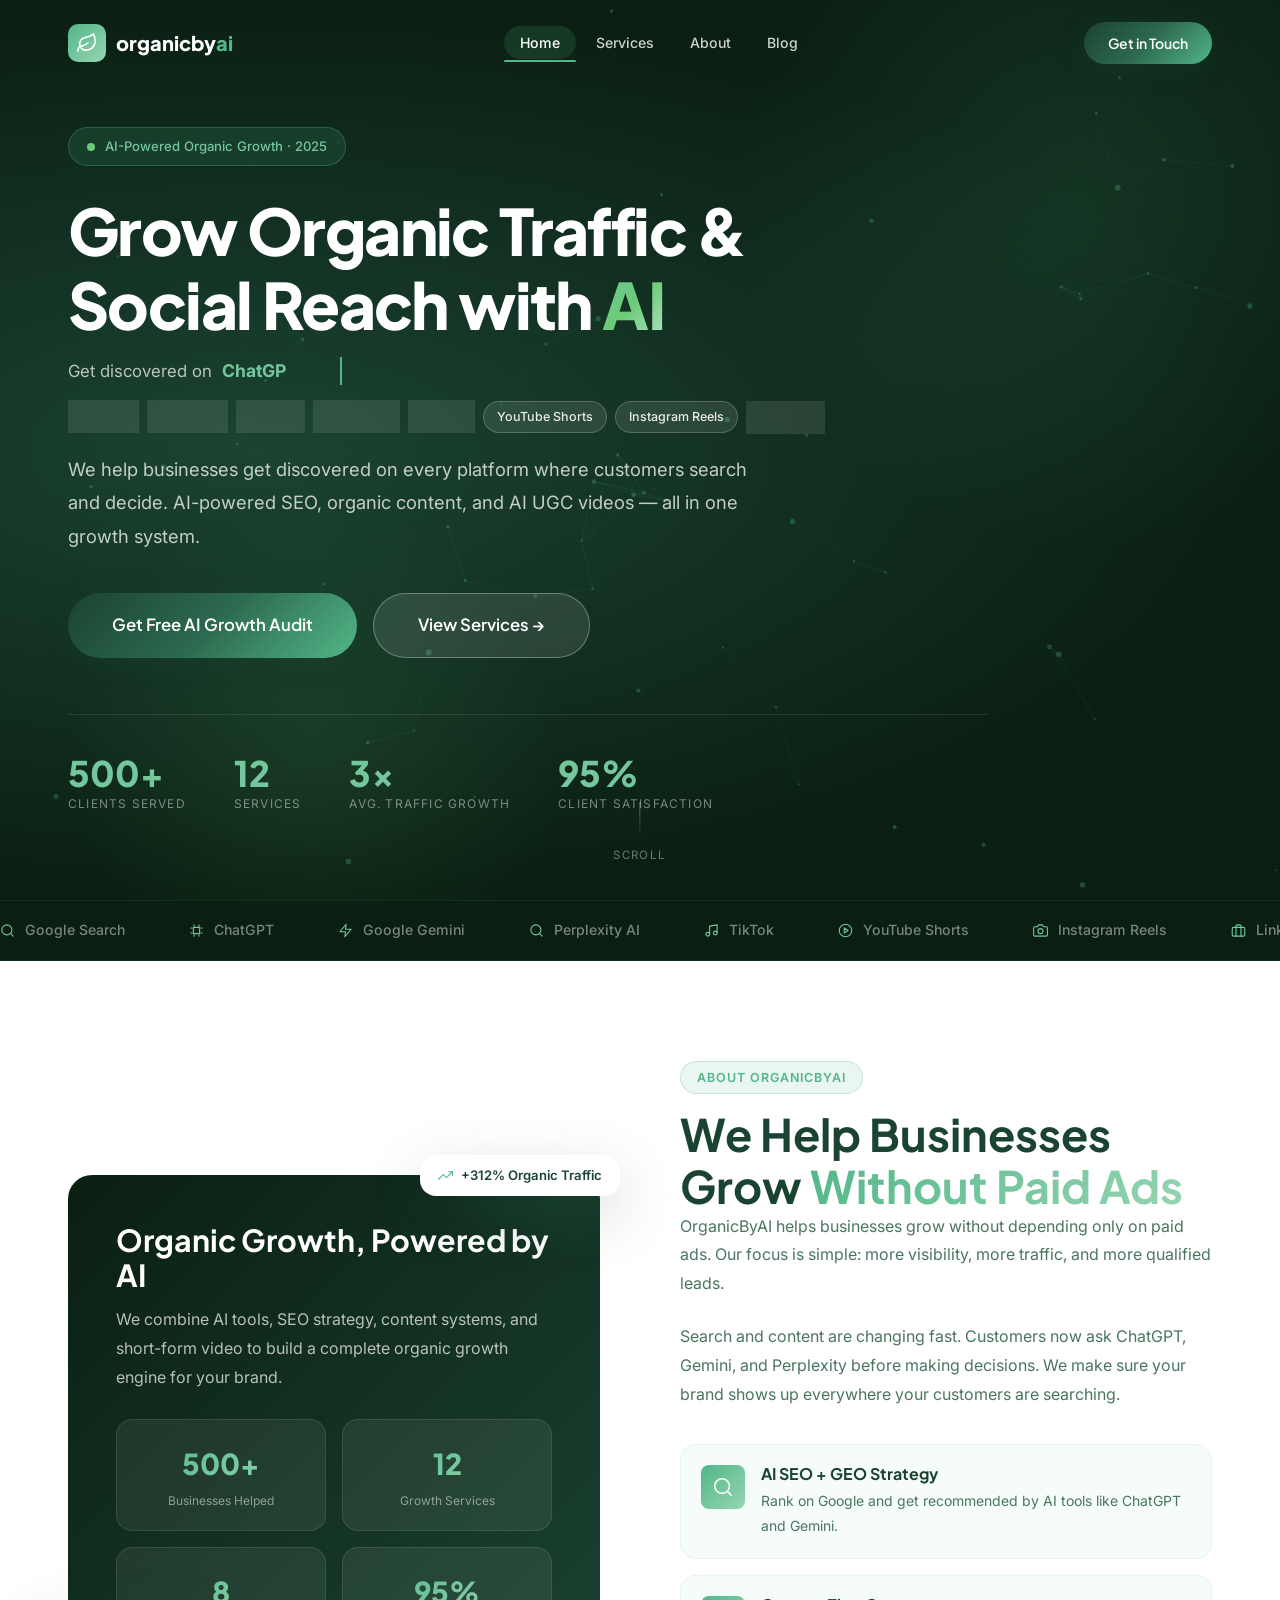
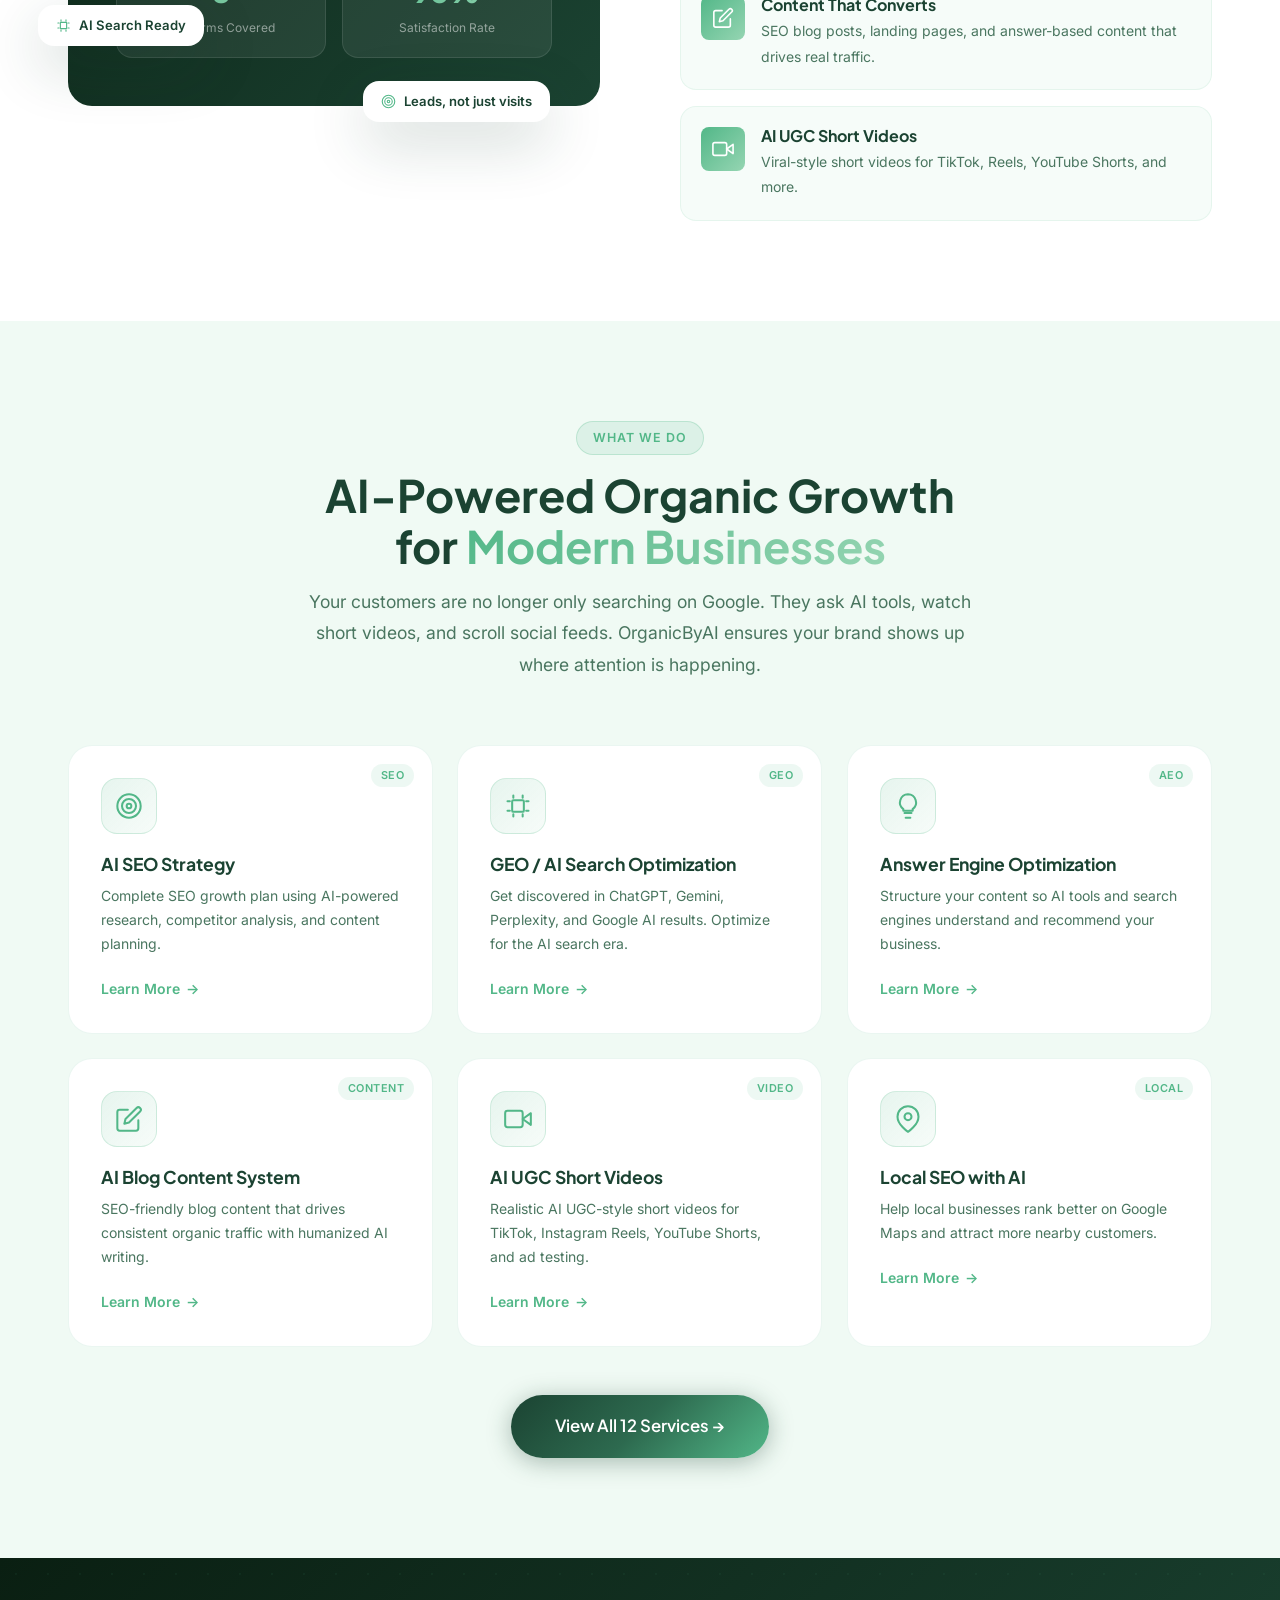
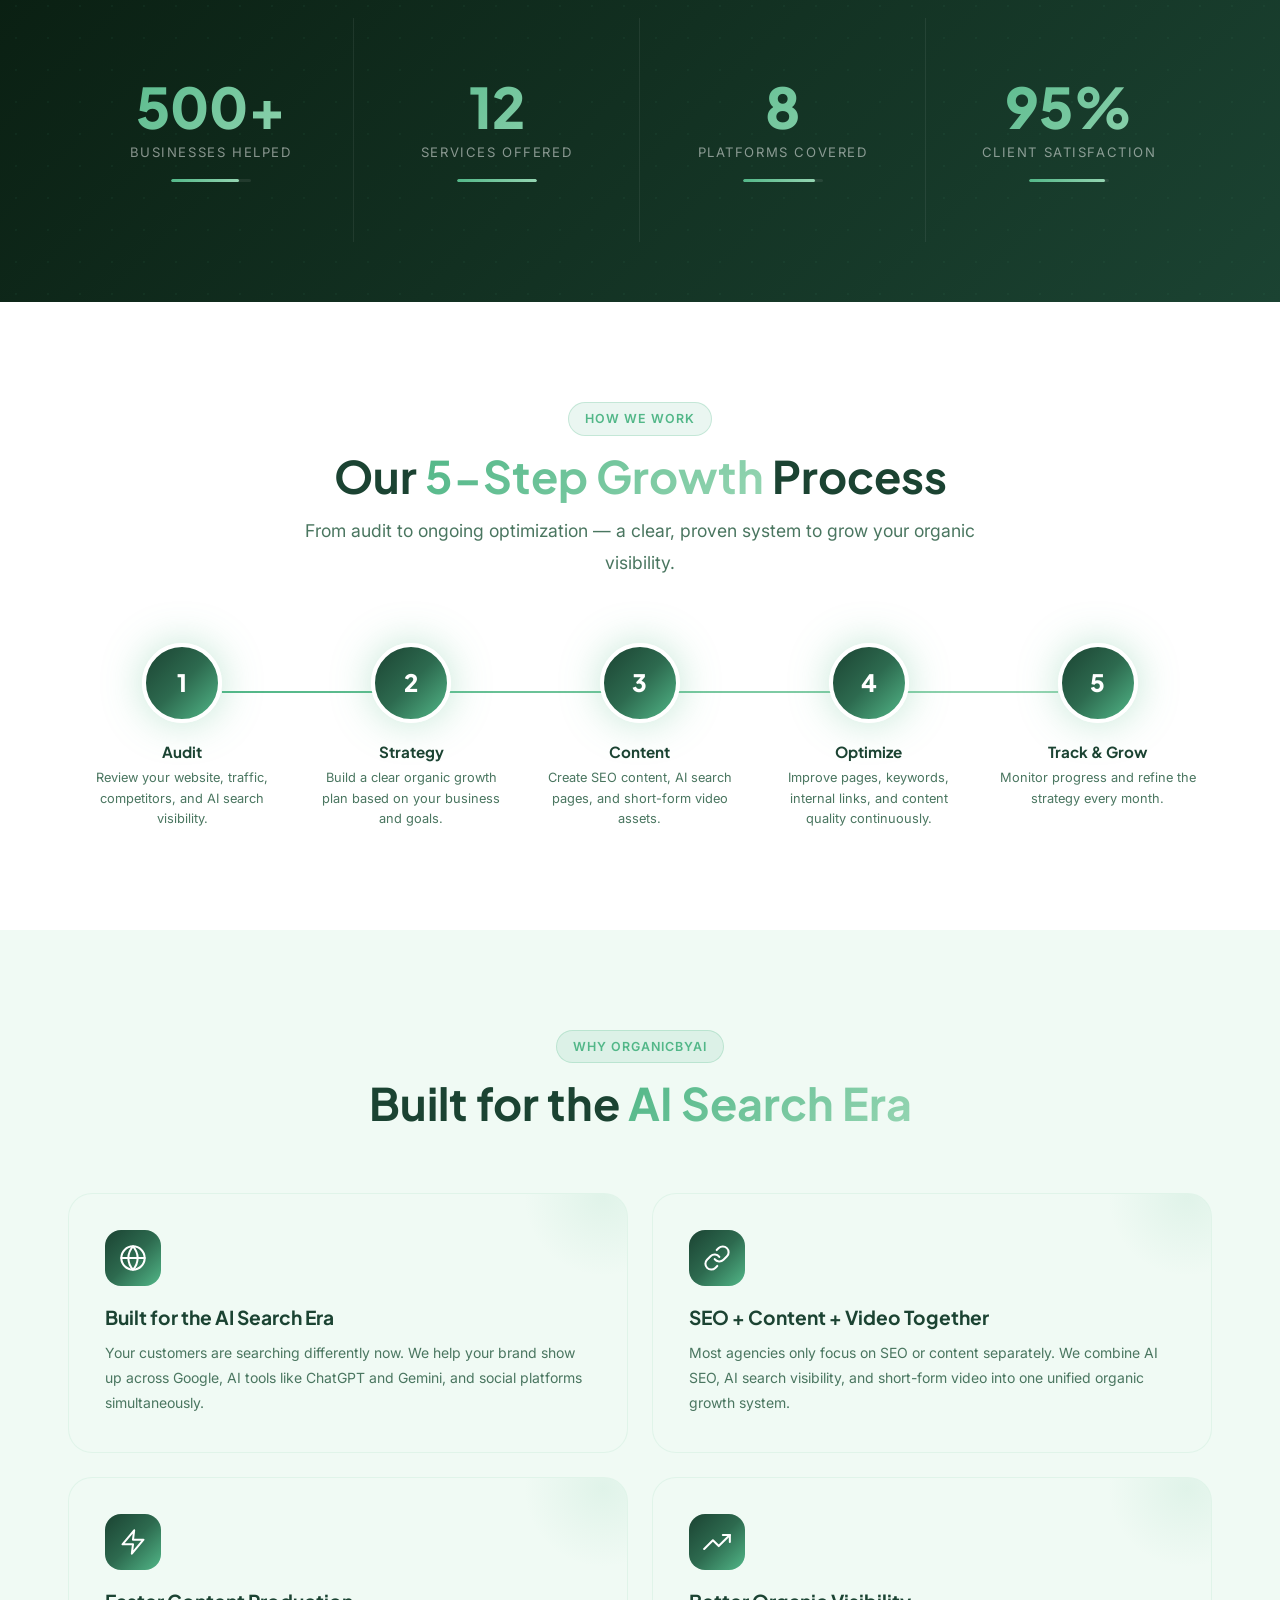
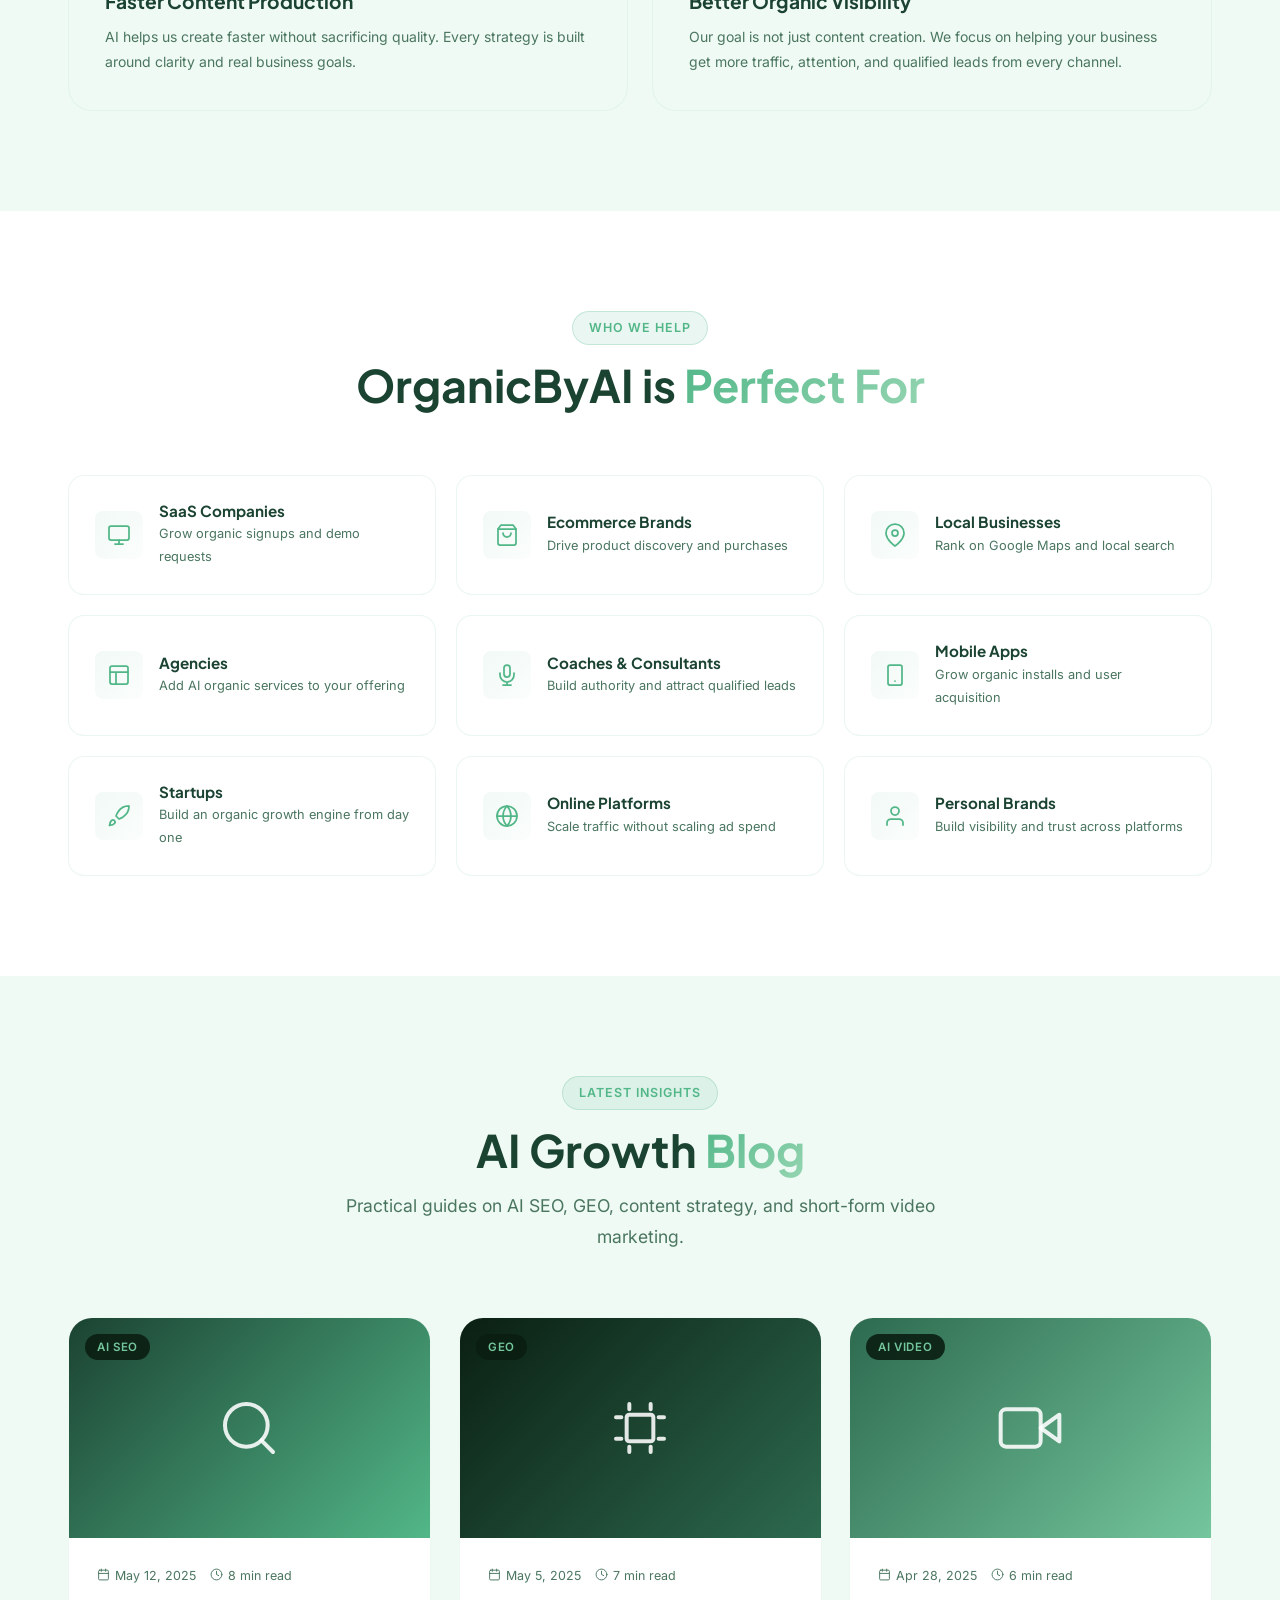
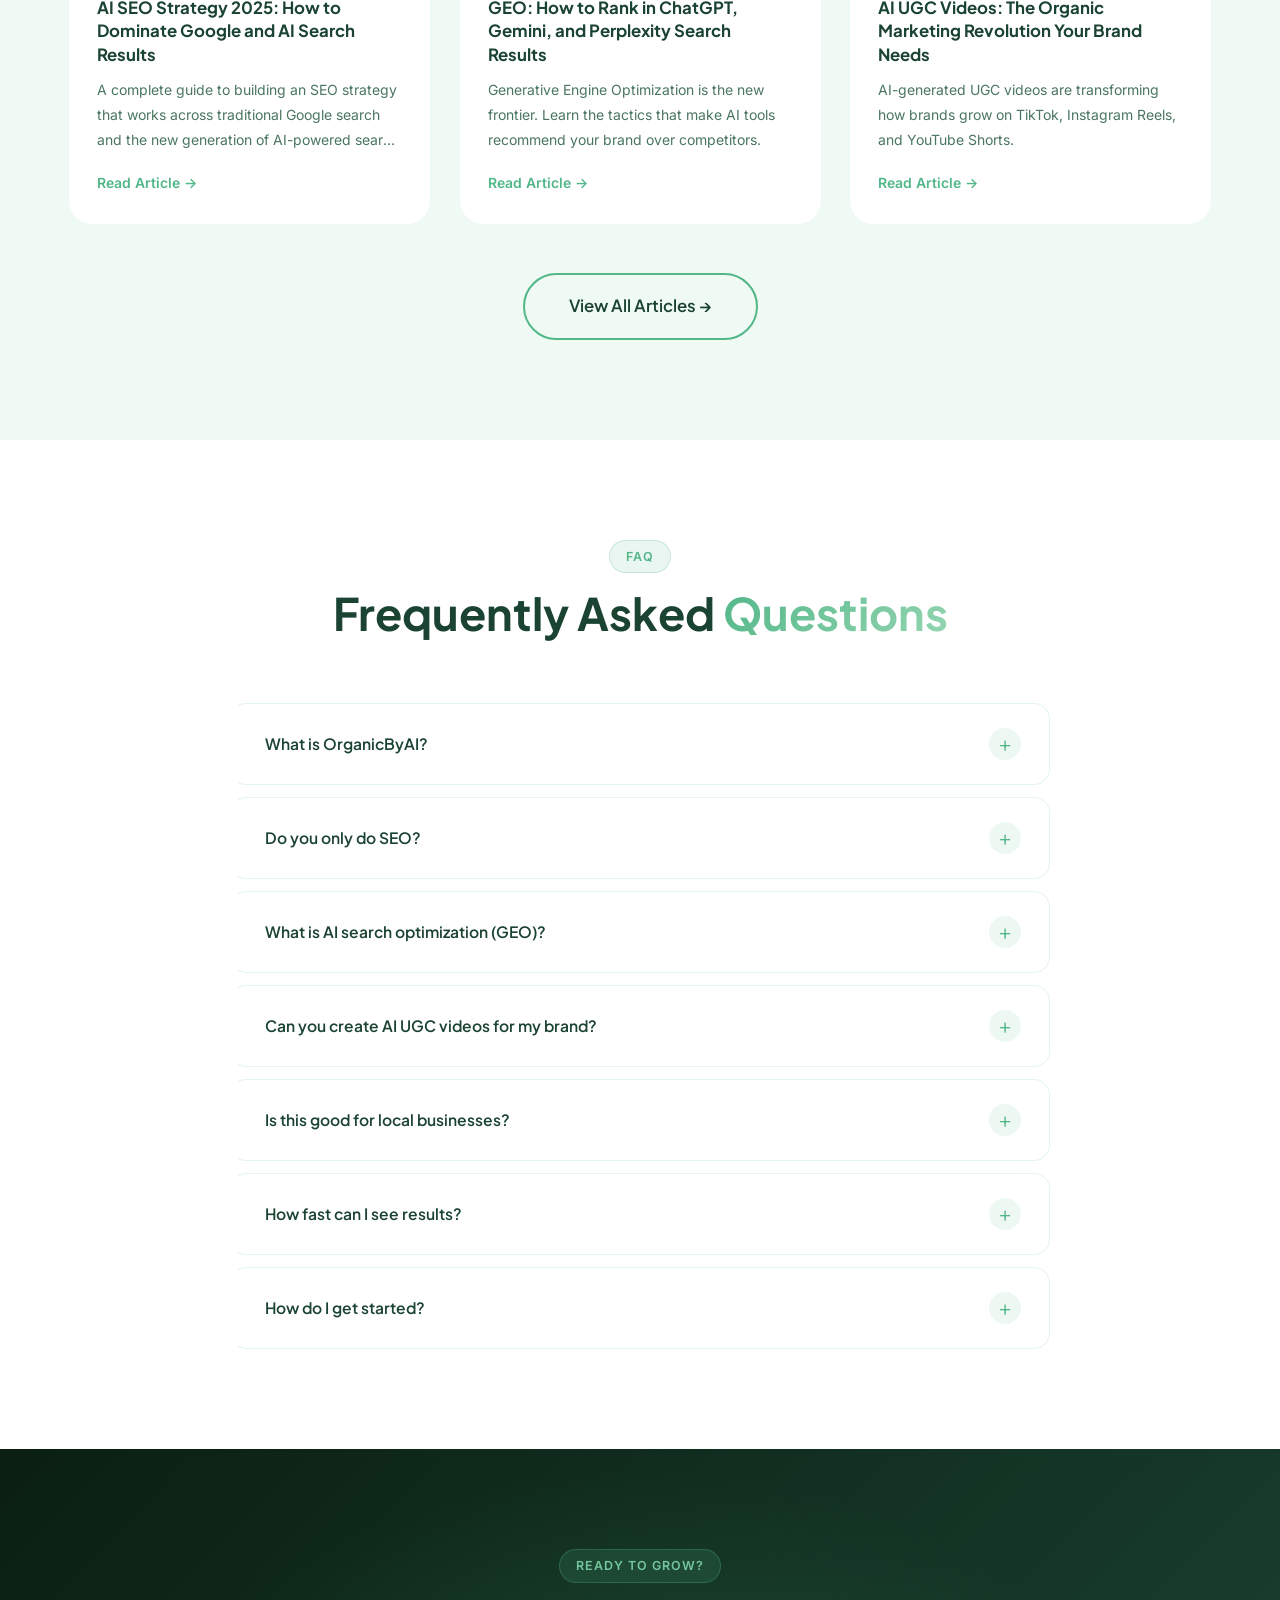
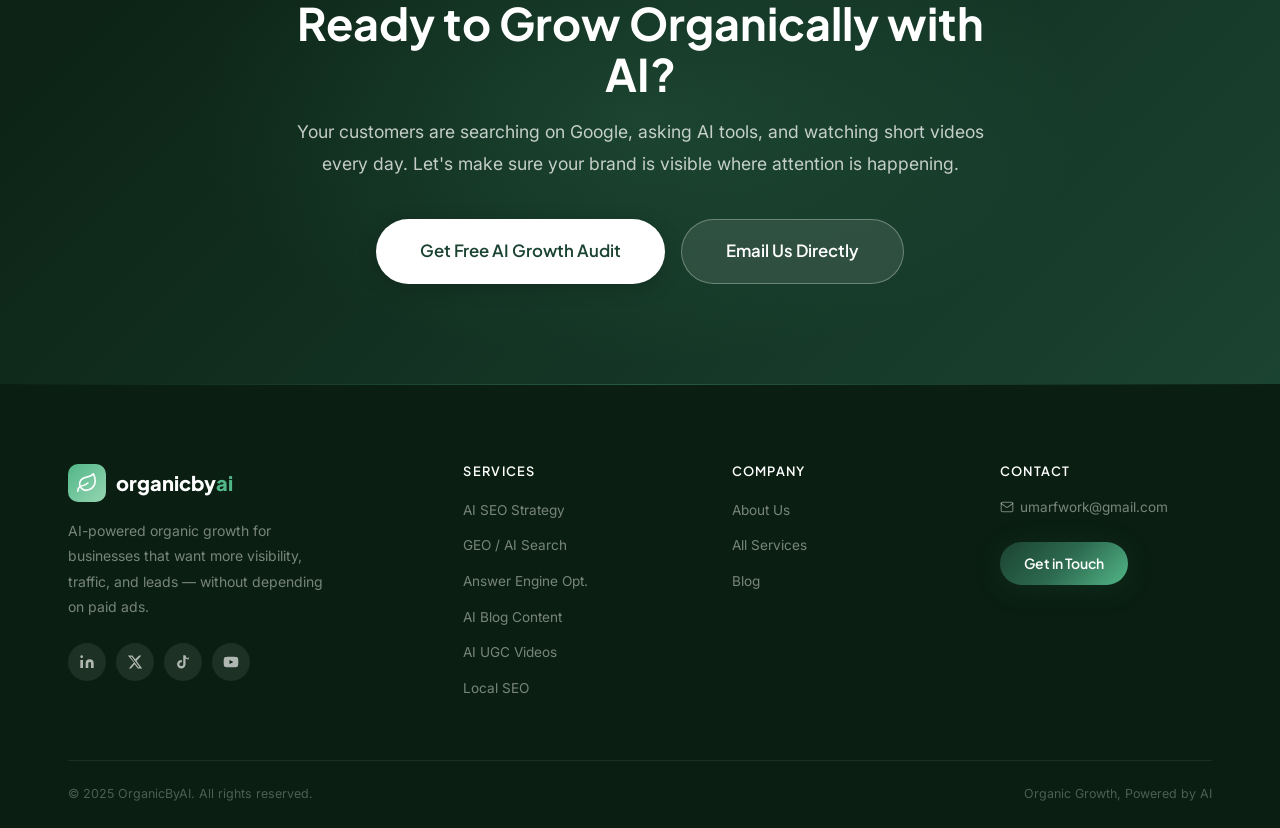
==== index.html @ 75fa7516 "Initial commit: OrganicByAI static website 10-page AI organic growth agency site with AI SEO, GEO, U" ====
<!DOCTYPE html>
<html lang="en">
<head>
  <meta charset="UTF-8">
  <meta name="viewport" content="width=device-width,initial-scale=1">
  <title>OrganicByAI — Grow Organic Traffic with AI-Powered SEO &amp; Content</title>
  <meta name="description" content="OrganicByAI helps businesses grow on Google, ChatGPT, Gemini, TikTok, YouTube and LinkedIn through AI SEO, content strategy, and short-form video.">
  <link rel="stylesheet" href="assets/css/style.css">
</head>
<body>

<div id="nav-container"></div>

<!-- ===== HERO ===== -->
<section class="hero">
  <canvas id="heroCanvas"></canvas>
  <div class="hero-glow hero-glow-1"></div>
  <div class="hero-glow hero-glow-2"></div>

  <div class="container">
    <div class="hero-content">
      <div class="hero-badge">
        <span class="hero-badge-dot"></span>
        AI-Powered Organic Growth · 2025
      </div>

      <h1>Grow Organic Traffic &amp;<br>Social Reach with <span class="hl">AI</span></h1>

      <div class="hero-typing-row">
        <span class="typing-label">Get discovered on</span>
        <span class="typing-word" id="typingWord">Google</span>
      </div>

      <div class="platform-tags">
        <span class="platform-tag">Google</span>
        <span class="platform-tag">ChatGPT</span>
        <span class="platform-tag">Gemini</span>
        <span class="platform-tag">Perplexity</span>
        <span class="platform-tag">TikTok</span>
        <span class="platform-tag">YouTube Shorts</span>
        <span class="platform-tag">Instagram Reels</span>
        <span class="platform-tag">LinkedIn</span>
      </div>

      <p>We help businesses get discovered on every platform where customers search and decide. AI-powered SEO, organic content, and AI UGC videos — all in one growth system.</p>

      <div class="hero-ctas">
        <a href="mailto:umarfwork@gmail.com" class="btn btn-primary btn-lg">Get Free AI Growth Audit</a>
        <a href="services.html" class="btn btn-ghost btn-lg">View Services →</a>
      </div>

      <div class="hero-stats">
        <div class="h-stat-item">
          <div class="h-stat-num"><span data-count="500" data-suffix="+">0+</span></div>
          <div class="h-stat-label">Clients Served</div>
        </div>
        <div class="h-stat-item">
          <div class="h-stat-num"><span data-count="12">0</span></div>
          <div class="h-stat-label">Services</div>
        </div>
        <div class="h-stat-item">
          <div class="h-stat-num"><span data-count="3" data-suffix="x">0x</span></div>
          <div class="h-stat-label">Avg. Traffic Growth</div>
        </div>
        <div class="h-stat-item">
          <div class="h-stat-num"><span data-count="95" data-suffix="%">0%</span></div>
          <div class="h-stat-label">Client Satisfaction</div>
        </div>
      </div>
    </div>
  </div>

  <div class="hero-scroll">
    <div class="scroll-line"></div>
    <span>Scroll</span>
  </div>
</section>

<!-- ===== PLATFORMS TICKER ===== -->
<div class="ticker-bar">
  <div class="ticker-track">
    <div class="ticker-item"><svg viewBox="0 0 24 24" fill="none" stroke="currentColor" stroke-width="1.75" stroke-linecap="round" stroke-linejoin="round"><circle cx="11" cy="11" r="8"/><line x1="21" y1="21" x2="16.65" y2="16.65"/></svg> Google Search</div>
    <div class="ticker-item"><svg viewBox="0 0 24 24" fill="none" stroke="currentColor" stroke-width="1.75" stroke-linecap="round" stroke-linejoin="round"><rect x="7" y="7" width="10" height="10" rx="1"/><path d="M16 3v2M8 3v2M16 19v2M8 19v2M3 8h2M3 16h2M19 8h2M19 16h2"/></svg> ChatGPT</div>
    <div class="ticker-item"><svg viewBox="0 0 24 24" fill="none" stroke="currentColor" stroke-width="1.75" stroke-linecap="round" stroke-linejoin="round"><polygon points="13 2 3 14 12 14 11 22 21 10 12 10 13 2"/></svg> Google Gemini</div>
    <div class="ticker-item"><svg viewBox="0 0 24 24" fill="none" stroke="currentColor" stroke-width="1.75" stroke-linecap="round" stroke-linejoin="round"><circle cx="11" cy="11" r="8"/><line x1="21" y1="21" x2="16.65" y2="16.65"/></svg> Perplexity AI</div>
    <div class="ticker-item"><svg viewBox="0 0 24 24" fill="none" stroke="currentColor" stroke-width="1.75" stroke-linecap="round" stroke-linejoin="round"><path d="M9 18V5l12-2v13"/><circle cx="6" cy="18" r="3"/><circle cx="18" cy="16" r="3"/></svg> TikTok</div>
    <div class="ticker-item"><svg viewBox="0 0 24 24" fill="none" stroke="currentColor" stroke-width="1.75" stroke-linecap="round" stroke-linejoin="round"><circle cx="12" cy="12" r="10"/><polygon points="10 8 16 12 10 16 10 8"/></svg> YouTube Shorts</div>
    <div class="ticker-item"><svg viewBox="0 0 24 24" fill="none" stroke="currentColor" stroke-width="1.75" stroke-linecap="round" stroke-linejoin="round"><path d="M23 19a2 2 0 0 1-2 2H3a2 2 0 0 1-2-2V8a2 2 0 0 1 2-2h4l2-3h6l2 3h4a2 2 0 0 1 2 2z"/><circle cx="12" cy="13" r="4"/></svg> Instagram Reels</div>
    <div class="ticker-item"><svg viewBox="0 0 24 24" fill="none" stroke="currentColor" stroke-width="1.75" stroke-linecap="round" stroke-linejoin="round"><rect x="2" y="7" width="20" height="14" rx="2"/><path d="M16 21V5a2 2 0 0 0-2-2h-4a2 2 0 0 0-2 2v16"/></svg> LinkedIn</div>
    <div class="ticker-item"><svg viewBox="0 0 24 24" fill="none" stroke="currentColor" stroke-width="1.75" stroke-linecap="round" stroke-linejoin="round"><circle cx="12" cy="12" r="10"/><polygon points="10 8 16 12 10 16 10 8"/></svg> Facebook Reels</div>
    <div class="ticker-item"><svg viewBox="0 0 24 24" fill="none" stroke="currentColor" stroke-width="1.75" stroke-linecap="round" stroke-linejoin="round"><rect x="7" y="7" width="10" height="10" rx="1"/><path d="M16 3v2M8 3v2M16 19v2M8 19v2M3 8h2M3 16h2M19 8h2M19 16h2"/></svg> Microsoft Copilot</div>
    <div class="ticker-item"><svg viewBox="0 0 24 24" fill="none" stroke="currentColor" stroke-width="1.75" stroke-linecap="round" stroke-linejoin="round"><circle cx="11" cy="11" r="8"/><line x1="21" y1="21" x2="16.65" y2="16.65"/></svg> Google Search</div>
    <div class="ticker-item"><svg viewBox="0 0 24 24" fill="none" stroke="currentColor" stroke-width="1.75" stroke-linecap="round" stroke-linejoin="round"><rect x="7" y="7" width="10" height="10" rx="1"/><path d="M16 3v2M8 3v2M16 19v2M8 19v2M3 8h2M3 16h2M19 8h2M19 16h2"/></svg> ChatGPT</div>
    <div class="ticker-item"><svg viewBox="0 0 24 24" fill="none" stroke="currentColor" stroke-width="1.75" stroke-linecap="round" stroke-linejoin="round"><polygon points="13 2 3 14 12 14 11 22 21 10 12 10 13 2"/></svg> Google Gemini</div>
    <div class="ticker-item"><svg viewBox="0 0 24 24" fill="none" stroke="currentColor" stroke-width="1.75" stroke-linecap="round" stroke-linejoin="round"><circle cx="11" cy="11" r="8"/><line x1="21" y1="21" x2="16.65" y2="16.65"/></svg> Perplexity AI</div>
    <div class="ticker-item"><svg viewBox="0 0 24 24" fill="none" stroke="currentColor" stroke-width="1.75" stroke-linecap="round" stroke-linejoin="round"><path d="M9 18V5l12-2v13"/><circle cx="6" cy="18" r="3"/><circle cx="18" cy="16" r="3"/></svg> TikTok</div>
    <div class="ticker-item"><svg viewBox="0 0 24 24" fill="none" stroke="currentColor" stroke-width="1.75" stroke-linecap="round" stroke-linejoin="round"><circle cx="12" cy="12" r="10"/><polygon points="10 8 16 12 10 16 10 8"/></svg> YouTube Shorts</div>
    <div class="ticker-item"><svg viewBox="0 0 24 24" fill="none" stroke="currentColor" stroke-width="1.75" stroke-linecap="round" stroke-linejoin="round"><path d="M23 19a2 2 0 0 1-2 2H3a2 2 0 0 1-2-2V8a2 2 0 0 1 2-2h4l2-3h6l2 3h4a2 2 0 0 1 2 2z"/><circle cx="12" cy="13" r="4"/></svg> Instagram Reels</div>
    <div class="ticker-item"><svg viewBox="0 0 24 24" fill="none" stroke="currentColor" stroke-width="1.75" stroke-linecap="round" stroke-linejoin="round"><rect x="2" y="7" width="20" height="14" rx="2"/><path d="M16 21V5a2 2 0 0 0-2-2h-4a2 2 0 0 0-2 2v16"/></svg> LinkedIn</div>
    <div class="ticker-item"><svg viewBox="0 0 24 24" fill="none" stroke="currentColor" stroke-width="1.75" stroke-linecap="round" stroke-linejoin="round"><circle cx="12" cy="12" r="10"/><polygon points="10 8 16 12 10 16 10 8"/></svg> Facebook Reels</div>
    <div class="ticker-item"><svg viewBox="0 0 24 24" fill="none" stroke="currentColor" stroke-width="1.75" stroke-linecap="round" stroke-linejoin="round"><rect x="7" y="7" width="10" height="10" rx="1"/><path d="M16 3v2M8 3v2M16 19v2M8 19v2M3 8h2M3 16h2M19 8h2M19 16h2"/></svg> Microsoft Copilot</div>
  </div>
</div>

<!-- ===== ABOUT ===== -->
<section class="section bg-white" id="about">
  <div class="container">
    <div class="about-grid">
      <div class="about-visual reveal-left">
        <div class="about-card-main">
          <h3>Organic Growth, Powered by AI</h3>
          <p>We combine AI tools, SEO strategy, content systems, and short-form video to build a complete organic growth engine for your brand.</p>
          <div class="about-mini-stats">
            <div class="mini-stat"><div class="mini-stat-num" data-count="500" data-suffix="+">0+</div><div class="mini-stat-label">Businesses Helped</div></div>
            <div class="mini-stat"><div class="mini-stat-num" data-count="12">0</div><div class="mini-stat-label">Growth Services</div></div>
            <div class="mini-stat"><div class="mini-stat-num" data-count="8">0</div><div class="mini-stat-label">Platforms Covered</div></div>
            <div class="mini-stat"><div class="mini-stat-num" data-count="95" data-suffix="%">0%</div><div class="mini-stat-label">Satisfaction Rate</div></div>
          </div>
        </div>
        <div class="float-badge float-badge-1"><svg viewBox="0 0 24 24" fill="none" stroke="currentColor" stroke-width="1.75" stroke-linecap="round" stroke-linejoin="round"><polyline points="23 6 13.5 15.5 8.5 10.5 1 18"/><polyline points="17 6 23 6 23 12"/></svg> +312% Organic Traffic</div>
        <div class="float-badge float-badge-2"><svg viewBox="0 0 24 24" fill="none" stroke="currentColor" stroke-width="1.75" stroke-linecap="round" stroke-linejoin="round"><rect x="7" y="7" width="10" height="10" rx="1"/><path d="M16 3v2M8 3v2M16 19v2M8 19v2M3 8h2M3 16h2M19 8h2M19 16h2"/></svg> AI Search Ready</div>
        <div class="float-badge float-badge-3"><svg viewBox="0 0 24 24" fill="none" stroke="currentColor" stroke-width="1.75" stroke-linecap="round" stroke-linejoin="round"><circle cx="12" cy="12" r="10"/><circle cx="12" cy="12" r="6"/><circle cx="12" cy="12" r="2"/></svg> Leads, not just visits</div>
      </div>
      <div class="about-text reveal-right">
        <span class="section-label">About OrganicByAI</span>
        <h2>We Help Businesses Grow <span class="text-gradient">Without Paid Ads</span></h2>
        <p style="margin-bottom:24px">OrganicByAI helps businesses grow without depending only on paid ads. Our focus is simple: more visibility, more traffic, and more qualified leads.</p>
        <p style="margin-bottom:32px">Search and content are changing fast. Customers now ask ChatGPT, Gemini, and Perplexity before making decisions. We make sure your brand shows up everywhere your customers are searching.</p>
        <div class="about-features">
          <div class="about-feature">
            <div class="af-icon"><svg viewBox="0 0 24 24" fill="none" stroke="currentColor" stroke-width="1.75" stroke-linecap="round" stroke-linejoin="round"><circle cx="11" cy="11" r="8"/><line x1="21" y1="21" x2="16.65" y2="16.65"/></svg></div>
            <div><h4>AI SEO + GEO Strategy</h4><p>Rank on Google and get recommended by AI tools like ChatGPT and Gemini.</p></div>
          </div>
          <div class="about-feature">
            <div class="af-icon"><svg viewBox="0 0 24 24" fill="none" stroke="currentColor" stroke-width="1.75" stroke-linecap="round" stroke-linejoin="round"><path d="M11 4H4a2 2 0 0 0-2 2v14a2 2 0 0 0 2 2h14a2 2 0 0 0 2-2v-7"/><path d="M18.5 2.5a2.121 2.121 0 0 1 3 3L12 15l-4 1 1-4 9.5-9.5z"/></svg></div>
            <div><h4>Content That Converts</h4><p>SEO blog posts, landing pages, and answer-based content that drives real traffic.</p></div>
          </div>
          <div class="about-feature">
            <div class="af-icon"><svg viewBox="0 0 24 24" fill="none" stroke="currentColor" stroke-width="1.75" stroke-linecap="round" stroke-linejoin="round"><polygon points="23 7 16 12 23 17 23 7"/><rect x="1" y="5" width="15" height="14" rx="2"/></svg></div>
            <div><h4>AI UGC Short Videos</h4><p>Viral-style short videos for TikTok, Reels, YouTube Shorts, and more.</p></div>
          </div>
        </div>
      </div>
    </div>
  </div>
</section>

<!-- ===== SERVICES PREVIEW ===== -->
<section class="section bg-light">
  <div class="container">
    <div class="section-header reveal">
      <span class="section-label">What We Do</span>
      <h2>AI-Powered Organic Growth for <span class="text-gradient">Modern Businesses</span></h2>
      <p>Your customers are no longer only searching on Google. They ask AI tools, watch short videos, and scroll social feeds. OrganicByAI ensures your brand shows up where attention is happening.</p>
    </div>
    <div class="services-grid">
      <div class="service-card reveal d1">
        <span class="svc-tag">SEO</span>
        <div class="svc-icon"><svg viewBox="0 0 24 24" fill="none" stroke="currentColor" stroke-width="1.75" stroke-linecap="round" stroke-linejoin="round"><circle cx="12" cy="12" r="10"/><circle cx="12" cy="12" r="6"/><circle cx="12" cy="12" r="2"/></svg></div>
        <h3>AI SEO Strategy</h3><p>Complete SEO growth plan using AI-powered research, competitor analysis, and content planning.</p>
        <a href="services.html#ai-seo" class="svc-link">Learn More <span>→</span></a>
      </div>
      <div class="service-card reveal d2">
        <span class="svc-tag">GEO</span>
        <div class="svc-icon"><svg viewBox="0 0 24 24" fill="none" stroke="currentColor" stroke-width="1.75" stroke-linecap="round" stroke-linejoin="round"><rect x="7" y="7" width="10" height="10" rx="1"/><path d="M16 3v2M8 3v2M16 19v2M8 19v2M3 8h2M3 16h2M19 8h2M19 16h2"/></svg></div>
        <h3>GEO / AI Search Optimization</h3><p>Get discovered in ChatGPT, Gemini, Perplexity, and Google AI results. Optimize for the AI search era.</p>
        <a href="services.html#geo" class="svc-link">Learn More <span>→</span></a>
      </div>
      <div class="service-card reveal d3">
        <span class="svc-tag">AEO</span>
        <div class="svc-icon"><svg viewBox="0 0 24 24" fill="none" stroke="currentColor" stroke-width="1.75" stroke-linecap="round" stroke-linejoin="round"><path d="M9 18h6M10 22h4M12 2a7 7 0 0 0-4 12.65V16h8v-1.35A7 7 0 0 0 12 2z"/></svg></div>
        <h3>Answer Engine Optimization</h3><p>Structure your content so AI tools and search engines understand and recommend your business.</p>
        <a href="services.html#aeo" class="svc-link">Learn More <span>→</span></a>
      </div>
      <div class="service-card reveal d1">
        <span class="svc-tag">Content</span>
        <div class="svc-icon"><svg viewBox="0 0 24 24" fill="none" stroke="currentColor" stroke-width="1.75" stroke-linecap="round" stroke-linejoin="round"><path d="M11 4H4a2 2 0 0 0-2 2v14a2 2 0 0 0 2 2h14a2 2 0 0 0 2-2v-7"/><path d="M18.5 2.5a2.121 2.121 0 0 1 3 3L12 15l-4 1 1-4 9.5-9.5z"/></svg></div>
        <h3>AI Blog Content System</h3><p>SEO-friendly blog content that drives consistent organic traffic with humanized AI writing.</p>
        <a href="services.html#blog-content" class="svc-link">Learn More <span>→</span></a>
      </div>
      <div class="service-card reveal d2">
        <span class="svc-tag">Video</span>
        <div class="svc-icon"><svg viewBox="0 0 24 24" fill="none" stroke="currentColor" stroke-width="1.75" stroke-linecap="round" stroke-linejoin="round"><polygon points="23 7 16 12 23 17 23 7"/><rect x="1" y="5" width="15" height="14" rx="2"/></svg></div>
        <h3>AI UGC Short Videos</h3><p>Realistic AI UGC-style short videos for TikTok, Instagram Reels, YouTube Shorts, and ad testing.</p>
        <a href="services.html#ugc-videos" class="svc-link">Learn More <span>→</span></a>
      </div>
      <div class="service-card reveal d3">
        <span class="svc-tag">Local</span>
        <div class="svc-icon"><svg viewBox="0 0 24 24" fill="none" stroke="currentColor" stroke-width="1.75" stroke-linecap="round" stroke-linejoin="round"><path d="M21 10c0 7-9 13-9 13s-9-6-9-13a9 9 0 0 1 18 0z"/><circle cx="12" cy="10" r="3"/></svg></div>
        <h3>Local SEO with AI</h3><p>Help local businesses rank better on Google Maps and attract more nearby customers.</p>
        <a href="services.html#local-seo" class="svc-link">Learn More <span>→</span></a>
      </div>
    </div>
    <div class="text-center" style="margin-top:48px">
      <a href="services.html" class="btn btn-primary btn-lg">View All 12 Services →</a>
    </div>
  </div>
</section>

<!-- ===== STATS ===== -->
<section class="stats-section section-sm">
  <div class="container">
    <div class="stats-grid">
      <div class="stat-item reveal"><div class="stat-num" data-count="500" data-suffix="+">0+</div><div class="stat-label">Businesses Helped</div><div class="stat-bar"><div class="stat-bar-fill" data-width="85"></div></div></div>
      <div class="stat-item reveal d2"><div class="stat-num" data-count="12">0</div><div class="stat-label">Services Offered</div><div class="stat-bar"><div class="stat-bar-fill" data-width="100"></div></div></div>
      <div class="stat-item reveal d3"><div class="stat-num" data-count="8">0</div><div class="stat-label">Platforms Covered</div><div class="stat-bar"><div class="stat-bar-fill" data-width="90"></div></div></div>
      <div class="stat-item reveal d4"><div class="stat-num" data-count="95" data-suffix="%">0%</div><div class="stat-label">Client Satisfaction</div><div class="stat-bar"><div class="stat-bar-fill" data-width="95"></div></div></div>
    </div>
  </div>
</section>

<!-- ===== PROCESS ===== -->
<section class="section bg-white" id="process">
  <div class="container">
    <div class="section-header reveal">
      <span class="section-label">How We Work</span>
      <h2>Our <span class="text-gradient">5-Step Growth</span> Process</h2>
      <p>From audit to ongoing optimization — a clear, proven system to grow your organic visibility.</p>
    </div>
    <div class="process-wrap">
      <div class="process-line"></div>
      <div class="process-steps">
        <div class="process-step reveal d1"><div class="step-num">1</div><h4>Audit</h4><p>Review your website, traffic, competitors, and AI search visibility.</p></div>
        <div class="process-step reveal d2"><div class="step-num">2</div><h4>Strategy</h4><p>Build a clear organic growth plan based on your business and goals.</p></div>
        <div class="process-step reveal d3"><div class="step-num">3</div><h4>Content</h4><p>Create SEO content, AI search pages, and short-form video assets.</p></div>
        <div class="process-step reveal d4"><div class="step-num">4</div><h4>Optimize</h4><p>Improve pages, keywords, internal links, and content quality continuously.</p></div>
        <div class="process-step reveal d5"><div class="step-num">5</div><h4>Track &amp; Grow</h4><p>Monitor progress and refine the strategy every month.</p></div>
      </div>
    </div>
  </div>
</section>

<!-- ===== WHY US ===== -->
<section class="section bg-light">
  <div class="container">
    <div class="section-header reveal"><span class="section-label">Why OrganicByAI</span><h2>Built for the <span class="text-gradient">AI Search Era</span></h2></div>
    <div class="why-grid">
      <div class="why-card reveal d1">
        <div class="why-icon"><svg viewBox="0 0 24 24" fill="none" stroke="currentColor" stroke-width="1.75" stroke-linecap="round" stroke-linejoin="round"><circle cx="12" cy="12" r="10"/><line x1="2" y1="12" x2="22" y2="12"/><path d="M12 2a15.3 15.3 0 0 1 4 10 15.3 15.3 0 0 1-4 10 15.3 15.3 0 0 1-4-10 15.3 15.3 0 0 1 4-10z"/></svg></div>
        <h3>Built for the AI Search Era</h3>
        <p>Your customers are searching differently now. We help your brand show up across Google, AI tools like ChatGPT and Gemini, and social platforms simultaneously.</p>
      </div>
      <div class="why-card reveal d2">
        <div class="why-icon"><svg viewBox="0 0 24 24" fill="none" stroke="currentColor" stroke-width="1.75" stroke-linecap="round" stroke-linejoin="round"><path d="M10 13a5 5 0 0 0 7.54.54l3-3a5 5 0 0 0-7.07-7.07l-1.72 1.71"/><path d="M14 11a5 5 0 0 0-7.54-.54l-3 3a5 5 0 0 0 7.07 7.07l1.71-1.71"/></svg></div>
        <h3>SEO + Content + Video Together</h3>
        <p>Most agencies only focus on SEO or content separately. We combine AI SEO, AI search visibility, and short-form video into one unified organic growth system.</p>
      </div>
      <div class="why-card reveal d3">
        <div class="why-icon"><svg viewBox="0 0 24 24" fill="none" stroke="currentColor" stroke-width="1.75" stroke-linecap="round" stroke-linejoin="round"><polygon points="13 2 3 14 12 14 11 22 21 10 12 10 13 2"/></svg></div>
        <h3>Faster Content Production</h3>
        <p>AI helps us create faster without sacrificing quality. Every strategy is built around clarity and real business goals.</p>
      </div>
      <div class="why-card reveal d4">
        <div class="why-icon"><svg viewBox="0 0 24 24" fill="none" stroke="currentColor" stroke-width="1.75" stroke-linecap="round" stroke-linejoin="round"><polyline points="23 6 13.5 15.5 8.5 10.5 1 18"/><polyline points="17 6 23 6 23 12"/></svg></div>
        <h3>Better Organic Visibility</h3>
        <p>Our goal is not just content creation. We focus on helping your business get more traffic, attention, and qualified leads from every channel.</p>
      </div>
    </div>
  </div>
</section>

<!-- ===== WHO WE HELP ===== -->
<section class="section bg-white">
  <div class="container">
    <div class="section-header reveal"><span class="section-label">Who We Help</span><h2>OrganicByAI is <span class="text-gradient">Perfect For</span></h2></div>
    <div class="who-grid">
      <div class="who-card reveal d1"><div class="who-icon"><svg viewBox="0 0 24 24" fill="none" stroke="currentColor" stroke-width="1.75" stroke-linecap="round" stroke-linejoin="round"><rect x="2" y="3" width="20" height="14" rx="2"/><line x1="8" y1="21" x2="16" y2="21"/><line x1="12" y1="17" x2="12" y2="21"/></svg></div><div><h4>SaaS Companies</h4><p>Grow organic signups and demo requests</p></div></div>
      <div class="who-card reveal d2"><div class="who-icon"><svg viewBox="0 0 24 24" fill="none" stroke="currentColor" stroke-width="1.75" stroke-linecap="round" stroke-linejoin="round"><path d="M6 2L3 6v14a2 2 0 0 0 2 2h14a2 2 0 0 0 2-2V6l-3-4z"/><line x1="3" y1="6" x2="21" y2="6"/><path d="M16 10a4 4 0 0 1-8 0"/></svg></div><div><h4>Ecommerce Brands</h4><p>Drive product discovery and purchases</p></div></div>
      <div class="who-card reveal d3"><div class="who-icon"><svg viewBox="0 0 24 24" fill="none" stroke="currentColor" stroke-width="1.75" stroke-linecap="round" stroke-linejoin="round"><path d="M21 10c0 7-9 13-9 13s-9-6-9-13a9 9 0 0 1 18 0z"/><circle cx="12" cy="10" r="3"/></svg></div><div><h4>Local Businesses</h4><p>Rank on Google Maps and local search</p></div></div>
      <div class="who-card reveal d1"><div class="who-icon"><svg viewBox="0 0 24 24" fill="none" stroke="currentColor" stroke-width="1.75" stroke-linecap="round" stroke-linejoin="round"><rect x="3" y="3" width="18" height="18" rx="2"/><path d="M3 9h18M9 21V9"/></svg></div><div><h4>Agencies</h4><p>Add AI organic services to your offering</p></div></div>
      <div class="who-card reveal d2"><div class="who-icon"><svg viewBox="0 0 24 24" fill="none" stroke="currentColor" stroke-width="1.75" stroke-linecap="round" stroke-linejoin="round"><path d="M12 2a3 3 0 0 0-3 3v6a3 3 0 0 0 6 0V5a3 3 0 0 0-3-3z"/><path d="M19 10v2a7 7 0 0 1-14 0v-2M12 19v3M8 22h8"/></svg></div><div><h4>Coaches &amp; Consultants</h4><p>Build authority and attract qualified leads</p></div></div>
      <div class="who-card reveal d3"><div class="who-icon"><svg viewBox="0 0 24 24" fill="none" stroke="currentColor" stroke-width="1.75" stroke-linecap="round" stroke-linejoin="round"><rect x="5" y="2" width="14" height="20" rx="2"/><line x1="12" y1="18" x2="12.01" y2="18"/></svg></div><div><h4>Mobile Apps</h4><p>Grow organic installs and user acquisition</p></div></div>
      <div class="who-card reveal d1"><div class="who-icon"><svg viewBox="0 0 24 24" fill="none" stroke="currentColor" stroke-width="1.75" stroke-linecap="round" stroke-linejoin="round"><path d="M4.5 16.5c-1.5 1.26-2 5-2 5s3.74-.5 5-2c.71-.84.7-2.13-.09-2.91a2.18 2.18 0 0 0-2.91-.09z"/><path d="M12 15l-3-3a22 22 0 0 1 2-3.95A12.88 12.88 0 0 1 22 2c0 2.72-.78 7.5-6 11a22.35 22.35 0 0 1-4 2z"/></svg></div><div><h4>Startups</h4><p>Build an organic growth engine from day one</p></div></div>
      <div class="who-card reveal d2"><div class="who-icon"><svg viewBox="0 0 24 24" fill="none" stroke="currentColor" stroke-width="1.75" stroke-linecap="round" stroke-linejoin="round"><circle cx="12" cy="12" r="10"/><line x1="2" y1="12" x2="22" y2="12"/><path d="M12 2a15.3 15.3 0 0 1 4 10 15.3 15.3 0 0 1-4 10 15.3 15.3 0 0 1-4-10 15.3 15.3 0 0 1 4-10z"/></svg></div><div><h4>Online Platforms</h4><p>Scale traffic without scaling ad spend</p></div></div>
      <div class="who-card reveal d3"><div class="who-icon"><svg viewBox="0 0 24 24" fill="none" stroke="currentColor" stroke-width="1.75" stroke-linecap="round" stroke-linejoin="round"><path d="M20 21v-2a4 4 0 0 0-4-4H8a4 4 0 0 0-4 4v2"/><circle cx="12" cy="7" r="4"/></svg></div><div><h4>Personal Brands</h4><p>Build visibility and trust across platforms</p></div></div>
    </div>
  </div>
</section>

<!-- ===== BLOG PREVIEW ===== -->
<section class="section bg-light">
  <div class="container">
    <div class="section-header reveal">
      <span class="section-label">Latest Insights</span>
      <h2>AI Growth <span class="text-gradient">Blog</span></h2>
      <p>Practical guides on AI SEO, GEO, content strategy, and short-form video marketing.</p>
    </div>
    <div class="blog-grid">
      <div class="blog-card reveal d1">
        <div class="blog-img">
          <div class="blog-img-bg" style="background:linear-gradient(135deg,#1B4332,#52B788)"><svg viewBox="0 0 24 24" fill="none" stroke="currentColor" stroke-width="1.5" stroke-linecap="round" stroke-linejoin="round"><circle cx="11" cy="11" r="8"/><line x1="21" y1="21" x2="16.65" y2="16.65"/></svg></div>
          <span class="blog-cat">AI SEO</span>
        </div>
        <div class="blog-body">
          <div class="blog-meta"><span><svg viewBox="0 0 24 24" fill="none" stroke="currentColor" stroke-width="1.75" stroke-linecap="round" stroke-linejoin="round"><rect x="3" y="4" width="18" height="18" rx="2"/><line x1="16" y1="2" x2="16" y2="6"/><line x1="8" y1="2" x2="8" y2="6"/><line x1="3" y1="10" x2="21" y2="10"/></svg>May 12, 2025</span><span><svg viewBox="0 0 24 24" fill="none" stroke="currentColor" stroke-width="1.75" stroke-linecap="round" stroke-linejoin="round"><circle cx="12" cy="12" r="10"/><polyline points="12 6 12 12 16 14"/></svg>8 min read</span></div>
          <h3>AI SEO Strategy 2025: How to Dominate Google and AI Search Results</h3>
          <p>A complete guide to building an SEO strategy that works across traditional Google search and the new generation of AI-powered search engines.</p>
          <a href="blog/ai-seo-2025.html" class="blog-more">Read Article →</a>
        </div>
      </div>
      <div class="blog-card reveal d2">
        <div class="blog-img">
          <div class="blog-img-bg" style="background:linear-gradient(135deg,#0A1F12,#2D6A4F)"><svg viewBox="0 0 24 24" fill="none" stroke="currentColor" stroke-width="1.5" stroke-linecap="round" stroke-linejoin="round"><rect x="7" y="7" width="10" height="10" rx="1"/><path d="M16 3v2M8 3v2M16 19v2M8 19v2M3 8h2M3 16h2M19 8h2M19 16h2"/></svg></div>
          <span class="blog-cat">GEO</span>
        </div>
        <div class="blog-body">
          <div class="blog-meta"><span><svg viewBox="0 0 24 24" fill="none" stroke="currentColor" stroke-width="1.75" stroke-linecap="round" stroke-linejoin="round"><rect x="3" y="4" width="18" height="18" rx="2"/><line x1="16" y1="2" x2="16" y2="6"/><line x1="8" y1="2" x2="8" y2="6"/><line x1="3" y1="10" x2="21" y2="10"/></svg>May 5, 2025</span><span><svg viewBox="0 0 24 24" fill="none" stroke="currentColor" stroke-width="1.75" stroke-linecap="round" stroke-linejoin="round"><circle cx="12" cy="12" r="10"/><polyline points="12 6 12 12 16 14"/></svg>7 min read</span></div>
          <h3>GEO: How to Rank in ChatGPT, Gemini, and Perplexity Search Results</h3>
          <p>Generative Engine Optimization is the new frontier. Learn the tactics that make AI tools recommend your brand over competitors.</p>
          <a href="blog/geo-optimization.html" class="blog-more">Read Article →</a>
        </div>
      </div>
      <div class="blog-card reveal d3">
        <div class="blog-img">
          <div class="blog-img-bg" style="background:linear-gradient(135deg,#2D6A4F,#74C69D)"><svg viewBox="0 0 24 24" fill="none" stroke="currentColor" stroke-width="1.5" stroke-linecap="round" stroke-linejoin="round"><polygon points="23 7 16 12 23 17 23 7"/><rect x="1" y="5" width="15" height="14" rx="2"/></svg></div>
          <span class="blog-cat">AI Video</span>
        </div>
        <div class="blog-body">
          <div class="blog-meta"><span><svg viewBox="0 0 24 24" fill="none" stroke="currentColor" stroke-width="1.75" stroke-linecap="round" stroke-linejoin="round"><rect x="3" y="4" width="18" height="18" rx="2"/><line x1="16" y1="2" x2="16" y2="6"/><line x1="8" y1="2" x2="8" y2="6"/><line x1="3" y1="10" x2="21" y2="10"/></svg>Apr 28, 2025</span><span><svg viewBox="0 0 24 24" fill="none" stroke="currentColor" stroke-width="1.75" stroke-linecap="round" stroke-linejoin="round"><circle cx="12" cy="12" r="10"/><polyline points="12 6 12 12 16 14"/></svg>6 min read</span></div>
          <h3>AI UGC Videos: The Organic Marketing Revolution Your Brand Needs</h3>
          <p>AI-generated UGC videos are transforming how brands grow on TikTok, Instagram Reels, and YouTube Shorts.</p>
          <a href="blog/ugc-videos.html" class="blog-more">Read Article →</a>
        </div>
      </div>
    </div>
    <div class="text-center" style="margin-top:48px">
      <a href="blog/index.html" class="btn btn-secondary btn-lg">View All Articles →</a>
    </div>
  </div>
</section>

<!-- ===== FAQ ===== -->
<section class="section bg-white" id="faq">
  <div class="container">
    <div class="section-header reveal"><span class="section-label">FAQ</span><h2>Frequently Asked <span class="text-gradient">Questions</span></h2></div>
    <div class="faq-list">
      <div class="faq-item"><div class="faq-q"><h4>What is OrganicByAI?</h4><div class="faq-toggle">+</div></div><div class="faq-ans"><p>OrganicByAI is an AI-powered organic growth service that helps businesses increase traffic through SEO, AI search optimization, content, and short-form videos.</p></div></div>
      <div class="faq-item"><div class="faq-q"><h4>Do you only do SEO?</h4><div class="faq-toggle">+</div></div><div class="faq-ans"><p>No. We combine SEO, AI search visibility (GEO), answer engine optimization (AEO), blog content, programmatic landing pages, content repurposing, and AI UGC short videos into one complete organic growth system.</p></div></div>
      <div class="faq-item"><div class="faq-q"><h4>What is AI search optimization (GEO)?</h4><div class="faq-toggle">+</div></div><div class="faq-ans"><p>GEO means improving your content so AI tools like ChatGPT, Gemini, Perplexity, and Google AI Overview can understand and recommend your business when people ask relevant questions.</p></div></div>
      <div class="faq-item"><div class="faq-q"><h4>Can you create AI UGC videos for my brand?</h4><div class="faq-toggle">+</div></div><div class="faq-ans"><p>Yes. We create AI UGC-style short videos with hooks, scripts, captions, and CTAs for TikTok, Instagram Reels, YouTube Shorts, and Facebook Reels.</p></div></div>
      <div class="faq-item"><div class="faq-q"><h4>Is this good for local businesses?</h4><div class="faq-toggle">+</div></div><div class="faq-ans"><p>Absolutely. We help local businesses improve Google Business Profile visibility, local SEO, service pages, city landing pages, and short-form content that attracts nearby customers.</p></div></div>
      <div class="faq-item"><div class="faq-q"><h4>How fast can I see results?</h4><div class="faq-toggle">+</div></div><div class="faq-ans"><p>AI UGC and social content can generate attention quickly — sometimes within days. SEO and organic search traffic typically builds over 3–6 months with consistent strategy and content publishing.</p></div></div>
      <div class="faq-item"><div class="faq-q"><h4>How do I get started?</h4><div class="faq-toggle">+</div></div><div class="faq-ans"><p>Simply email us at <a href="mailto:umarfwork@gmail.com" style="color:var(--c-accent);font-weight:600">umarfwork@gmail.com</a>. Tell us about your business, website, and goals — we'll review your organic visibility and suggest the best growth plan, completely free.</p></div></div>
    </div>
  </div>
</section>

<!-- ===== CTA ===== -->
<section class="cta-section section">
  <div class="container">
    <div class="cta-content reveal">
      <span class="section-label" style="color:var(--c-accent2);background:rgba(82,183,136,.15);border-color:rgba(82,183,136,.3)">Ready to Grow?</span>
      <h2>Ready to Grow Organically with AI?</h2>
      <p>Your customers are searching on Google, asking AI tools, and watching short videos every day. Let's make sure your brand is visible where attention is happening.</p>
      <div class="cta-btns">
        <a href="mailto:umarfwork@gmail.com" class="btn btn-white btn-lg">Get Free AI Growth Audit</a>
        <a href="mailto:umarfwork@gmail.com" class="btn btn-ghost btn-lg">Email Us Directly</a>
      </div>
    </div>
  </div>
</section>

<div id="footer-container"></div>

<script src="assets/js/components.js"></script>
<script src="assets/js/main.js" defer></script>
</body>
</html>
---- assets/css/style.css ----
/* ============================================================
   OrganicByAI — Main Stylesheet
   Theme: Dark Forest Green + Bright Accent Green
   ============================================================ */

/* === 1. VARIABLES === */
:root {
  --c-dark:       #0A1F12;
  --c-primary:    #1B4332;
  --c-secondary:  #2D6A4F;
  --c-accent:     #52B788;
  --c-accent2:    #74C69D;
  --c-light:      #95D5B2;
  --c-lime:       #6BCB77;
  --c-white:      #FFFFFF;
  --c-off-white:  #F8FFFE;
  --c-bg-light:   #F0FAF4;
  --c-text:       #0A1F12;
  --c-muted:      #4A7660;

  --g-primary:    linear-gradient(135deg,#1B4332 0%,#2D6A4F 50%,#52B788 100%);
  --g-accent:     linear-gradient(135deg,#52B788,#95D5B2);
  --g-dark:       linear-gradient(135deg,#0A1F12 0%,#1B4332 100%);
  --g-hero:       radial-gradient(ellipse at 20% 50%,#1B4332 0%,#0A1F12 70%);
  --g-card:       linear-gradient(135deg,rgba(82,183,136,.08),rgba(149,213,178,.04));

  --shadow-sm:    0 4px 20px rgba(27,67,50,.08);
  --shadow-md:    0 10px 40px rgba(27,67,50,.14);
  --shadow-lg:    0 20px 60px rgba(27,67,50,.2);
  --shadow-xl:    0 30px 80px rgba(27,67,50,.28);
  --shadow-glow:  0 0 40px rgba(82,183,136,.35);

  --r-sm: 8px;
  --r-md: 16px;
  --r-lg: 24px;
  --r-xl: 32px;
  --r-full: 100px;

  --t-fast:   .2s cubic-bezier(.4,0,.2,1);
  --t-base:   .3s cubic-bezier(.4,0,.2,1);
  --t-slow:   .6s cubic-bezier(.4,0,.2,1);
  --t-spring: .5s cubic-bezier(.34,1.56,.64,1);

  --font-display: 'Plus Jakarta Sans','Inter',-apple-system,sans-serif;
  --font-body:    'Inter',-apple-system,BlinkMacSystemFont,sans-serif;
  --sec-py: 100px;
  --wrap: 1200px;
}

/* === 2. RESET & BASE === */
*,*::before,*::after{box-sizing:border-box;margin:0;padding:0}
html{scroll-behavior:smooth;-webkit-text-size-adjust:100%}
body{font-family:var(--font-body);color:var(--c-text);background:#fff;line-height:1.6;overflow-x:hidden;-webkit-font-smoothing:antialiased}
img{max-width:100%;height:auto;display:block}
a{text-decoration:none;color:inherit;transition:var(--t-base)}
ul,ol{list-style:none}
button{cursor:pointer;border:none;outline:none;background:none;font-family:inherit}
input,textarea,select{font-family:inherit}

/* === 3. TYPOGRAPHY === */
h1,h2,h3,h4,h5{font-family:var(--font-display);font-weight:700;line-height:1.15;color:var(--c-primary)}
h1{font-size:clamp(2.4rem,5vw,4.8rem)}
h2{font-size:clamp(1.9rem,3.5vw,3rem)}
h3{font-size:clamp(1.3rem,2.5vw,1.9rem)}
h4{font-size:1.15rem}
p{color:var(--c-muted);line-height:1.8}

/* === 4. LAYOUT UTILITIES === */
.container{width:100%;max-width:var(--wrap);margin:0 auto;padding:0 28px}
.section{padding:var(--sec-py) 0}
.section-sm{padding:60px 0}
.bg-dark{background:var(--c-primary)}
.bg-darker{background:var(--c-dark)}
.bg-light{background:var(--c-bg-light)}
.bg-white{background:#fff}

.text-gradient{
  background:var(--g-accent);
  -webkit-background-clip:text;-webkit-text-fill-color:transparent;background-clip:text
}
.text-green{color:var(--c-accent)}
.text-center{text-align:center}

.section-label{
  display:inline-flex;align-items:center;gap:8px;
  background:rgba(82,183,136,.12);color:var(--c-accent);
  border:1px solid rgba(82,183,136,.25);
  padding:6px 16px;border-radius:var(--r-full);
  font-size:.78rem;font-weight:600;letter-spacing:.08em;text-transform:uppercase;
  margin-bottom:14px
}

.section-header{max-width:680px;margin:0 auto 64px;text-align:center}
.section-header h2{margin-bottom:14px}
.section-header p{font-size:1.1rem}

/* === 5. BUTTONS === */
.btn{
  display:inline-flex;align-items:center;gap:8px;
  padding:14px 32px;border-radius:var(--r-full);
  font-size:.95rem;font-weight:600;font-family:var(--font-display);
  transition:var(--t-base);position:relative;overflow:hidden;white-space:nowrap
}
.btn::after{
  content:'';position:absolute;inset:0;
  background:linear-gradient(135deg,transparent 0%,rgba(255,255,255,.18) 50%,transparent 100%);
  transform:translateX(-120%);transition:transform .5s ease
}
.btn:hover::after{transform:translateX(120%)}

.btn-primary{background:var(--g-primary);color:#fff;box-shadow:0 4px 24px rgba(27,67,50,.35)}
.btn-primary:hover{transform:translateY(-2px);box-shadow:0 8px 36px rgba(27,67,50,.45)}

.btn-secondary{background:transparent;color:var(--c-primary);border:2px solid var(--c-accent)}
.btn-secondary:hover{background:var(--c-accent);color:#fff;transform:translateY(-2px)}

.btn-white{background:#fff;color:var(--c-primary);box-shadow:0 4px 20px rgba(0,0,0,.18)}
.btn-white:hover{background:var(--c-off-white);transform:translateY(-2px);box-shadow:0 8px 32px rgba(0,0,0,.24)}

.btn-ghost{background:rgba(255,255,255,.1);color:#fff;border:1px solid rgba(255,255,255,.3);backdrop-filter:blur(10px)}
.btn-ghost:hover{background:rgba(255,255,255,.2);transform:translateY(-2px)}

.btn-sm{padding:10px 24px;font-size:.875rem}
.btn-lg{padding:18px 44px;font-size:1.05rem}

/* === 6. NAVIGATION === */
.nav{
  position:fixed;top:0;left:0;right:0;z-index:1000;
  padding:22px 0;transition:var(--t-base)
}
.nav.scrolled{
  padding:12px 0;
  background:rgba(10,31,18,.96);
  backdrop-filter:blur(24px);-webkit-backdrop-filter:blur(24px);
  box-shadow:0 4px 32px rgba(0,0,0,.35);
  border-bottom:1px solid rgba(82,183,136,.12)
}
.nav-inner{display:flex;align-items:center;justify-content:space-between;gap:32px}

.nav-logo{display:flex;align-items:center;gap:10px;flex-shrink:0}
.nav-logo-icon{
  width:38px;height:38px;
  background:var(--g-accent);border-radius:10px;
  display:flex;align-items:center;justify-content:center;font-size:1.1rem
}
.nav-logo-text{font-family:var(--font-display);font-weight:800;font-size:1.25rem;color:#fff}
.nav-logo-text span{color:var(--c-accent)}

.nav-links{display:flex;align-items:center;gap:4px;flex:1;justify-content:center}
.nav-links a{
  color:rgba(255,255,255,.8);font-size:.88rem;font-weight:500;
  padding:8px 16px;border-radius:var(--r-full);transition:var(--t-fast)
}
.nav-links a:hover,.nav-links a.active{color:#fff;background:rgba(82,183,136,.16)}

.nav-actions{display:flex;align-items:center;gap:12px;flex-shrink:0}

.nav-hamburger{display:none;flex-direction:column;gap:5px;padding:8px;cursor:pointer}
.nav-hamburger span{display:block;width:24px;height:2px;background:#fff;border-radius:2px;transition:var(--t-base)}

.nav-mobile{
  display:none;position:fixed;inset:0;z-index:999;
  background:rgba(10,31,18,.98);
  flex-direction:column;align-items:center;justify-content:center;gap:20px;padding:24px
}
.nav-mobile.open{display:flex}
.nav-mobile a{color:#fff;font-size:1.5rem;font-weight:600;padding:12px 32px;border-radius:var(--r-md);transition:var(--t-base)}
.nav-mobile a:hover{color:var(--c-accent);background:rgba(82,183,136,.1)}
.nav-mobile-close{
  position:absolute;top:24px;right:24px;color:#fff;font-size:1.5rem;cursor:pointer;
  width:44px;height:44px;display:flex;align-items:center;justify-content:center;
  border-radius:50%;background:rgba(255,255,255,.1)
}

/* === 7. HERO === */
.hero{
  position:relative;min-height:100vh;display:flex;align-items:center;
  background:var(--g-hero);overflow:hidden;padding:100px 0 60px
}
#heroCanvas{position:absolute;inset:0;width:100%;height:100%;opacity:.45}

.hero-glow{
  position:absolute;border-radius:50%;pointer-events:none
}
.hero-glow-1{
  width:700px;height:700px;top:-150px;right:-150px;
  background:radial-gradient(circle,rgba(82,183,136,.14) 0%,transparent 70%);
  animation:pulse-glow 7s ease-in-out infinite
}
.hero-glow-2{
  width:500px;height:500px;bottom:-100px;left:5%;
  background:radial-gradient(circle,rgba(107,203,119,.1) 0%,transparent 70%);
  animation:pulse-glow 9s ease-in-out infinite 2.5s
}

.hero-content{position:relative;z-index:1;max-width:920px}

.hero-badge{
  display:inline-flex;align-items:center;gap:10px;
  background:rgba(82,183,136,.14);border:1px solid rgba(82,183,136,.3);
  color:var(--c-accent2);padding:8px 18px;border-radius:var(--r-full);
  font-size:.82rem;font-weight:500;margin-bottom:28px;
  backdrop-filter:blur(10px);animation:slide-down .7s ease both
}
.hero-badge-dot{width:8px;height:8px;background:var(--c-lime);border-radius:50%;animation:pulse 2s ease infinite}

.hero h1{
  color:#fff;margin-bottom:16px;font-weight:800;
  letter-spacing:-.025em;animation:slide-up .8s ease .15s both
}
.hero h1 .hl{
  background:linear-gradient(135deg,#74C69D,#6BCB77,#B7E4C7);
  -webkit-background-clip:text;-webkit-text-fill-color:transparent;background-clip:text
}

.hero-typing-row{
  display:flex;align-items:center;gap:10px;flex-wrap:wrap;
  margin-bottom:16px;animation:slide-up .8s ease .25s both
}
.typing-label{color:rgba(255,255,255,.7);font-size:1.05rem}
.typing-word{
  color:var(--c-accent2);font-weight:700;font-size:1.1rem;
  border-right:2px solid var(--c-accent);padding-right:4px;
  min-width:120px;display:inline-block
}

.platform-tags{display:flex;flex-wrap:wrap;gap:8px;margin-bottom:20px;animation:slide-up .8s ease .3s both}
.platform-tag{
  background:rgba(255,255,255,.1);border:1px solid rgba(255,255,255,.2);
  color:rgba(255,255,255,.9);padding:5px 13px;border-radius:var(--r-full);
  font-size:.78rem;font-weight:500;backdrop-filter:blur(6px);transition:var(--t-base)
}
.platform-tag:hover{background:rgba(82,183,136,.22);border-color:rgba(82,183,136,.5);color:var(--c-accent2)}

.hero p{
  color:rgba(255,255,255,.75);font-size:1.15rem;max-width:700px;
  margin-bottom:40px;animation:slide-up .8s ease .4s both
}
.hero-ctas{display:flex;gap:16px;flex-wrap:wrap;animation:slide-up .8s ease .5s both}

.hero-stats{
  display:flex;gap:48px;flex-wrap:wrap;
  margin-top:56px;padding-top:40px;
  border-top:1px solid rgba(255,255,255,.1);
  animation:slide-up .8s ease .65s both
}
.h-stat-num{
  font-family:var(--font-display);font-size:2.2rem;font-weight:800;
  color:var(--c-accent2);line-height:1;margin-bottom:4px
}
.h-stat-label{font-size:.75rem;color:rgba(255,255,255,.45);text-transform:uppercase;letter-spacing:.1em}

.hero-scroll{
  position:absolute;bottom:36px;left:50%;transform:translateX(-50%);
  display:flex;flex-direction:column;align-items:center;gap:8px;
  color:rgba(255,255,255,.4);font-size:.72rem;text-transform:uppercase;letter-spacing:.12em;
  animation:bounce 2.5s ease infinite;z-index:1
}
.scroll-line{width:1px;height:36px;background:linear-gradient(to bottom,rgba(255,255,255,.4),transparent)}

/* === 8. PLATFORMS TICKER === */
.ticker-bar{
  background:var(--c-dark);padding:18px 0;
  border-top:1px solid rgba(82,183,136,.1);
  border-bottom:1px solid rgba(82,183,136,.1);
  overflow:hidden
}
.ticker-track{
  display:flex;gap:64px;
  animation:scroll-left 22s linear infinite;
  width:max-content
}
.ticker-track:hover{animation-play-state:paused}
.ticker-item{
  display:flex;align-items:center;gap:10px;
  color:rgba(255,255,255,.45);font-size:.88rem;font-weight:500;flex-shrink:0
}
.ticker-item span:first-child{font-size:1.1rem}

/* === 9. ABOUT SECTION === */
.about-grid{display:grid;grid-template-columns:1fr 1fr;gap:80px;align-items:center}

.about-visual{position:relative}
.about-card-main{
  background:var(--g-dark);border-radius:var(--r-lg);padding:48px;
  color:#fff;position:relative;overflow:hidden
}
.about-card-main::before{
  content:'';position:absolute;top:-40%;right:-20%;
  width:300px;height:300px;
  background:radial-gradient(circle,rgba(82,183,136,.18) 0%,transparent 70%)
}
.about-card-main h3{color:#fff;margin-bottom:12px}
.about-card-main p{color:rgba(255,255,255,.7);margin-bottom:28px}

.about-mini-stats{display:grid;grid-template-columns:1fr 1fr;gap:16px}
.mini-stat{
  background:rgba(255,255,255,.07);border:1px solid rgba(255,255,255,.1);
  border-radius:var(--r-md);padding:20px;text-align:center
}
.mini-stat-num{
  font-family:var(--font-display);font-size:1.8rem;font-weight:800;
  background:var(--g-accent);-webkit-background-clip:text;
  -webkit-text-fill-color:transparent;background-clip:text;
  margin-bottom:4px
}
.mini-stat-label{font-size:.75rem;color:rgba(255,255,255,.5)}

.float-badge{
  position:absolute;background:#fff;border-radius:var(--r-md);
  padding:10px 18px;box-shadow:var(--shadow-lg);
  font-size:.82rem;font-weight:600;color:var(--c-primary);
  display:flex;align-items:center;gap:8px;animation:float 4s ease-in-out infinite
}
.float-badge-1{top:-20px;right:-20px;animation-delay:0s}
.float-badge-2{bottom:60px;left:-30px;animation-delay:1.8s}
.float-badge-3{bottom:-16px;right:50px;animation-delay:3.2s}

.about-features{display:flex;flex-direction:column;gap:16px;margin-top:36px}
.about-feature{
  display:flex;align-items:flex-start;gap:16px;
  padding:20px;background:rgba(82,183,136,.05);
  border:1px solid rgba(82,183,136,.1);border-radius:var(--r-md);
  transition:var(--t-base)
}
.about-feature:hover{background:rgba(82,183,136,.1);transform:translateX(5px);border-color:rgba(82,183,136,.25)}
.af-icon{
  width:44px;height:44px;background:var(--g-accent);border-radius:var(--r-sm);
  display:flex;align-items:center;justify-content:center;font-size:1.15rem;flex-shrink:0
}
.about-feature h4{font-size:1rem;margin-bottom:4px;color:var(--c-primary)}
.about-feature p{font-size:.875rem;margin:0}

/* === 10. SERVICES SECTION === */
.services-grid{display:grid;grid-template-columns:repeat(3,1fr);gap:24px}

.service-card{
  background:#fff;border:1px solid rgba(82,183,136,.12);border-radius:var(--r-lg);
  padding:32px;position:relative;overflow:hidden;transition:var(--t-slow);cursor:default
}
.service-card::before{
  content:'';position:absolute;bottom:0;left:0;right:0;height:3px;
  background:var(--g-primary);transform:scaleX(0);transform-origin:left;
  transition:transform .4s ease
}
.service-card:hover::before{transform:scaleX(1)}
.service-card:hover{transform:translateY(-10px);box-shadow:var(--shadow-xl);border-color:rgba(82,183,136,.3)}

.svc-icon{
  width:56px;height:56px;
  background:linear-gradient(135deg,rgba(82,183,136,.14),rgba(149,213,178,.08));
  border:1px solid rgba(82,183,136,.2);border-radius:var(--r-md);
  display:flex;align-items:center;justify-content:center;font-size:1.5rem;
  margin-bottom:20px;transition:var(--t-spring);position:relative;z-index:1
}
.service-card:hover .svc-icon{
  background:var(--g-accent);border-color:transparent;
  transform:scale(1.1) rotate(-5deg);box-shadow:var(--shadow-glow)
}
.service-card h3{font-size:1.1rem;margin-bottom:10px;color:var(--c-primary);position:relative;z-index:1}
.service-card p{font-size:.875rem;line-height:1.7;margin-bottom:20px;position:relative;z-index:1}
.svc-link{
  display:inline-flex;align-items:center;gap:6px;
  color:var(--c-accent);font-size:.875rem;font-weight:600;
  transition:var(--t-base);position:relative;z-index:1
}
.svc-link:hover{gap:10px;color:var(--c-secondary)}
.svc-tag{
  position:absolute;top:18px;right:18px;
  background:rgba(82,183,136,.1);color:var(--c-accent);
  font-size:.68rem;font-weight:600;padding:3px 10px;
  border-radius:var(--r-full);text-transform:uppercase;letter-spacing:.05em
}

/* === 11. STATS SECTION === */
.stats-section{background:var(--g-dark);position:relative;overflow:hidden}
.stats-section::before{
  content:'';position:absolute;inset:0;
  background-image:radial-gradient(rgba(82,183,136,.06) 1px,transparent 1px);
  background-size:32px 32px
}
.stats-grid{display:grid;grid-template-columns:repeat(4,1fr);position:relative;z-index:1}
.stat-item{
  text-align:center;padding:60px 24px;
  border-right:1px solid rgba(255,255,255,.07)
}
.stat-item:last-child{border-right:none}
.stat-num{
  font-family:var(--font-display);font-size:3.5rem;font-weight:800;
  background:linear-gradient(135deg,var(--c-accent),var(--c-light));
  -webkit-background-clip:text;-webkit-text-fill-color:transparent;background-clip:text;
  line-height:1;margin-bottom:8px
}
.stat-label{color:rgba(255,255,255,.5);font-size:.82rem;text-transform:uppercase;letter-spacing:.12em;margin-bottom:16px}
.stat-bar{height:3px;background:rgba(255,255,255,.08);border-radius:2px;overflow:hidden;max-width:80px;margin:0 auto}
.stat-bar-fill{height:100%;background:var(--g-accent);border-radius:2px;width:0;transition:width 1.6s cubic-bezier(.4,0,.2,1)}

/* === 12. PROCESS SECTION === */
.process-wrap{position:relative}
.process-line{
  position:absolute;top:48px;left:calc(10% + 40px);right:calc(10% + 40px);
  height:2px;background:linear-gradient(90deg,var(--c-accent),var(--c-light));
  z-index:0
}
.process-steps{display:grid;grid-template-columns:repeat(5,1fr);gap:0}
.process-step{text-align:center;padding:0 16px;position:relative;z-index:1}
.step-num{
  width:80px;height:80px;background:var(--g-primary);border-radius:50%;
  display:flex;align-items:center;justify-content:center;
  font-family:var(--font-display);font-size:1.5rem;font-weight:800;color:#fff;
  margin:0 auto 20px;box-shadow:var(--shadow-glow);
  transition:var(--t-spring);border:4px solid #fff
}
.process-step:hover .step-num{transform:scale(1.12);box-shadow:0 0 50px rgba(82,183,136,.55)}
.process-step h4{font-size:.95rem;color:var(--c-primary);margin-bottom:8px}
.process-step p{font-size:.8rem;line-height:1.6}

/* === 13. WHO WE HELP === */
.who-grid{display:grid;grid-template-columns:repeat(3,1fr);gap:20px}
.who-card{
  background:#fff;border:1px solid rgba(82,183,136,.12);border-radius:var(--r-md);
  padding:26px;display:flex;align-items:center;gap:16px;transition:var(--t-base)
}
.who-card:hover{border-color:var(--c-accent);transform:translateY(-4px);box-shadow:var(--shadow-md)}
.who-icon{
  width:48px;height:48px;background:var(--g-card);border-radius:var(--r-sm);
  display:flex;align-items:center;justify-content:center;font-size:1.3rem;flex-shrink:0
}
.who-card h4{font-size:.95rem;color:var(--c-primary);margin-bottom:3px}
.who-card p{font-size:.8rem;margin:0}

/* === 14. WHY US === */
.why-grid{display:grid;grid-template-columns:repeat(2,1fr);gap:24px}
.why-card{
  background:var(--c-bg-light);border:1px solid rgba(82,183,136,.1);
  border-radius:var(--r-lg);padding:36px;position:relative;overflow:hidden;
  transition:var(--t-base)
}
.why-card::after{
  content:'';position:absolute;top:-30%;right:-10%;
  width:160px;height:160px;
  background:radial-gradient(circle,rgba(82,183,136,.1),transparent 70%)
}
.why-card:hover{transform:translateY(-5px);box-shadow:var(--shadow-md);border-color:rgba(82,183,136,.28)}
.why-icon{
  width:56px;height:56px;background:var(--g-primary);border-radius:var(--r-md);
  display:flex;align-items:center;justify-content:center;font-size:1.3rem;margin-bottom:20px
}
.why-card h3{font-size:1.2rem;margin-bottom:12px}
.why-card p{font-size:.875rem}

/* === 15. FAQ === */
.faq-list{max-width:820px;margin:0 auto;display:flex;flex-direction:column;gap:12px}
.faq-item{
  background:#fff;border:1px solid rgba(82,183,136,.14);border-radius:var(--r-md);
  overflow:hidden;transition:var(--t-base)
}
.faq-item.open{box-shadow:var(--shadow-md);border-color:rgba(82,183,136,.3)}
.faq-q{
  display:flex;align-items:center;justify-content:space-between;
  padding:24px 28px;cursor:pointer;user-select:none;gap:20px
}
.faq-q h4{font-size:.975rem;color:var(--c-primary);font-weight:600}
.faq-toggle{
  width:32px;height:32px;background:rgba(82,183,136,.1);border-radius:50%;
  display:flex;align-items:center;justify-content:center;flex-shrink:0;
  color:var(--c-accent);font-size:1.4rem;font-weight:300;transition:var(--t-base)
}
.faq-item.open .faq-toggle{background:var(--g-accent);color:#fff;transform:rotate(45deg)}
.faq-ans{max-height:0;overflow:hidden;transition:max-height .4s ease}
.faq-item.open .faq-ans{max-height:240px}
.faq-ans p{padding:0 28px 24px;font-size:.9rem}

/* === 16. CTA SECTION === */
.cta-section{background:var(--g-dark);position:relative;overflow:hidden;text-align:center}
.cta-section::before{
  content:'';position:absolute;top:50%;left:50%;transform:translate(-50%,-50%);
  width:900px;height:500px;
  background:radial-gradient(ellipse,rgba(82,183,136,.14) 0%,transparent 70%)
}
.cta-content{position:relative;z-index:1;max-width:700px;margin:0 auto}
.cta-content h2{color:#fff;margin-bottom:16px}
.cta-content p{color:rgba(255,255,255,.75);font-size:1.1rem;margin-bottom:40px}
.cta-btns{display:flex;gap:16px;justify-content:center;flex-wrap:wrap}

/* === 17. BLOG SECTION === */
.blog-grid{display:grid;grid-template-columns:repeat(3,1fr);gap:28px}
.blog-card{
  background:#fff;border-radius:var(--r-lg);overflow:hidden;
  border:1px solid rgba(82,183,136,.1);transition:var(--t-slow)
}
.blog-card:hover{transform:translateY(-10px);box-shadow:var(--shadow-xl);border-color:rgba(82,183,136,.3)}
.blog-img{height:220px;position:relative;overflow:hidden}
.blog-img-bg{
  position:absolute;inset:0;display:flex;align-items:center;justify-content:center;
  font-size:4.5rem;transition:transform .6s ease
}
.blog-card:hover .blog-img-bg{transform:scale(1.08)}
.blog-cat{
  position:absolute;top:16px;left:16px;
  background:rgba(10,31,18,.9);color:var(--c-accent2);
  padding:4px 12px;border-radius:var(--r-full);font-size:.72rem;
  font-weight:600;text-transform:uppercase;letter-spacing:.06em;backdrop-filter:blur(10px)
}
.blog-body{padding:28px}
.blog-meta{display:flex;align-items:center;gap:14px;font-size:.78rem;color:var(--c-muted);margin-bottom:10px}
.blog-card h3{font-size:1.05rem;color:var(--c-primary);margin-bottom:10px;line-height:1.4;transition:var(--t-fast)}
.blog-card:hover h3{color:var(--c-accent)}
.blog-card p{font-size:.875rem;margin-bottom:18px;display:-webkit-box;-webkit-line-clamp:3;-webkit-box-orient:vertical;overflow:hidden}
.blog-more{display:inline-flex;align-items:center;gap:6px;color:var(--c-accent);font-size:.875rem;font-weight:600;transition:var(--t-base)}
.blog-more:hover{gap:10px}

/* === 18. CONTACT === */
.contact-grid{display:grid;grid-template-columns:1fr 1.6fr;gap:64px;align-items:start}
.contact-info h2{margin-bottom:14px}
.contact-info p{font-size:1.05rem}

.contact-details{display:flex;flex-direction:column;gap:14px;margin-top:32px}
.c-detail{
  display:flex;align-items:center;gap:16px;padding:14px 18px;
  background:rgba(82,183,136,.06);border:1px solid rgba(82,183,136,.12);
  border-radius:var(--r-md);transition:var(--t-base)
}
.c-detail:hover{background:rgba(82,183,136,.1);border-color:rgba(82,183,136,.25)}
.c-icon{
  width:40px;height:40px;background:var(--g-accent);border-radius:var(--r-sm);
  display:flex;align-items:center;justify-content:center;font-size:1rem;flex-shrink:0
}
.c-text{font-size:.875rem;font-weight:500;color:var(--c-primary)}

.form-wrap{
  background:#fff;border:1px solid rgba(82,183,136,.14);
  border-radius:var(--r-xl);padding:48px;box-shadow:var(--shadow-lg)
}
.form-group{margin-bottom:22px}
.form-label{display:block;font-size:.875rem;font-weight:600;color:var(--c-primary);margin-bottom:7px}
.form-input,.form-select,.form-textarea{
  width:100%;padding:13px 18px;
  border:1.5px solid rgba(82,183,136,.2);border-radius:var(--r-md);
  font-size:.9rem;color:var(--c-text);background:var(--c-off-white);
  transition:var(--t-base);outline:none
}
.form-input:focus,.form-select:focus,.form-textarea:focus{
  border-color:var(--c-accent);background:#fff;
  box-shadow:0 0 0 4px rgba(82,183,136,.1)
}
.form-textarea{resize:vertical;min-height:130px}
.form-row{display:grid;grid-template-columns:1fr 1fr;gap:18px}

/* === 19. FOOTER === */
.footer{background:var(--c-dark);padding:80px 0 0;position:relative;overflow:hidden}
.footer::before{
  content:'';position:absolute;top:0;left:0;right:0;height:1px;
  background:linear-gradient(to right,transparent,rgba(82,183,136,.4),transparent)
}
.footer-grid{display:grid;grid-template-columns:1.6fr 1fr 1fr 1fr;gap:56px;padding-bottom:60px;border-bottom:1px solid rgba(255,255,255,.07)}
.footer-brand p{color:rgba(255,255,255,.45);font-size:.875rem;margin:16px 0 24px;max-width:270px}
.footer-socials{display:flex;gap:10px}
.social-btn{
  width:38px;height:38px;background:rgba(255,255,255,.08);border-radius:50%;
  display:flex;align-items:center;justify-content:center;font-size:.95rem;transition:var(--t-base)
}
.social-btn:hover{background:var(--c-accent);transform:translateY(-3px)}
.footer-col h4{color:#fff;font-size:.8rem;font-weight:600;text-transform:uppercase;letter-spacing:.1em;margin-bottom:18px}
.footer-links{display:flex;flex-direction:column;gap:10px}
.footer-links a{color:rgba(255,255,255,.45);font-size:.85rem;transition:var(--t-fast)}
.footer-links a:hover{color:var(--c-accent);padding-left:4px}
.footer-bottom{padding:22px 0;display:flex;align-items:center;justify-content:space-between;gap:20px}
.footer-bottom p{color:rgba(255,255,255,.28);font-size:.78rem}

/* === 20. INNER PAGE HEROES === */
.page-hero{background:var(--g-dark);padding:160px 0 90px;position:relative;overflow:hidden}
.page-hero::before{
  content:'';position:absolute;inset:0;
  background-image:radial-gradient(rgba(82,183,136,.05) 1px,transparent 1px);
  background-size:28px 28px
}
.page-hero-inner{position:relative;z-index:1}
.page-hero h1{color:#fff}
.page-hero p{color:rgba(255,255,255,.72);font-size:1.15rem;max-width:640px;margin-top:18px}

/* === 21. SERVICES FULL GRID === */
.services-full{display:grid;grid-template-columns:repeat(3,1fr);gap:28px}
.svc-full-card{
  background:#fff;border:1px solid rgba(82,183,136,.12);border-radius:var(--r-lg);
  padding:36px;position:relative;overflow:hidden;transition:var(--t-slow)
}
.svc-full-card:hover{transform:translateY(-8px);box-shadow:var(--shadow-xl);border-color:rgba(82,183,136,.3)}
.svc-full-card::before{
  content:'';position:absolute;bottom:0;left:0;right:0;height:3px;
  background:var(--g-primary);transform:scaleX(0);transform-origin:left;transition:transform .4s ease
}
.svc-full-card:hover::before{transform:scaleX(1)}
.svc-includes{display:flex;flex-direction:column;gap:7px;margin:16px 0 20px}
.svc-includes li{
  display:flex;align-items:center;gap:8px;font-size:.83rem;color:var(--c-muted)
}
.svc-includes li::before{content:'✓';color:var(--c-accent);font-weight:700;flex-shrink:0}

/* === 22. BLOG PAGE === */
.blog-page-grid{display:grid;grid-template-columns:repeat(3,1fr);gap:28px}
.blog-page-grid .blog-card.featured{grid-column:1/-1;display:grid;grid-template-columns:1.3fr 1fr}
.blog-page-grid .blog-card.featured .blog-img{height:auto}

/* === 23. SINGLE POST === */
.post-content{max-width:780px;margin:0 auto;padding:80px 28px}
.post-content h2{font-size:1.75rem;margin:48px 0 18px;color:var(--c-primary)}
.post-content h3{font-size:1.35rem;margin:36px 0 14px;color:var(--c-secondary)}
.post-content p{margin-bottom:20px;font-size:1rem;line-height:1.9;color:#2a4a3c}
.post-content ul,.post-content ol{list-style:initial;padding-left:26px;margin-bottom:20px}
.post-content li{color:#2a4a3c;font-size:1rem;line-height:1.8;margin-bottom:8px}
.post-content strong{color:var(--c-primary);font-weight:600}
.post-content blockquote{
  border-left:4px solid var(--c-accent);background:rgba(82,183,136,.06);
  padding:20px 28px;border-radius:0 var(--r-md) var(--r-md) 0;margin:32px 0
}
.post-content blockquote p{color:var(--c-primary);font-size:1.1rem;font-style:italic;margin:0}

.post-infographic{
  background:var(--g-dark);border-radius:var(--r-lg);padding:44px;margin:48px 0;
  color:#fff;position:relative;overflow:hidden
}
.post-infographic::before{
  content:'';position:absolute;top:-40%;right:-15%;width:400px;height:400px;
  background:radial-gradient(circle,rgba(82,183,136,.16) 0%,transparent 70%)
}
.post-infographic h3{color:#fff;margin-bottom:28px;position:relative;z-index:1}
.infographic-grid{display:grid;grid-template-columns:repeat(3,1fr);gap:24px;position:relative;z-index:1}
.ig-item{text-align:center;padding:20px;background:rgba(255,255,255,.05);border-radius:var(--r-md)}
.ig-num{font-size:2.5rem;font-weight:800;color:var(--c-accent2);line-height:1;margin-bottom:8px}
.ig-label{font-size:.85rem;color:rgba(255,255,255,.65)}

.bar-chart{display:flex;flex-direction:column;gap:14px;margin:32px 0;position:relative;z-index:1}
.bar-row{display:flex;align-items:center;gap:14px}
.bar-lbl{font-size:.82rem;font-weight:500;color:rgba(255,255,255,.7);min-width:100px}
.bar-track{flex:1;height:8px;background:rgba(255,255,255,.1);border-radius:4px;overflow:hidden}
.bar-fill{height:100%;background:var(--g-accent);border-radius:4px;width:0;transition:width 1.6s cubic-bezier(.4,0,.2,1)}
.bar-pct{font-size:.82rem;font-weight:700;color:var(--c-accent2);min-width:40px;text-align:right}

.author-box{
  background:var(--c-bg-light);border-radius:var(--r-lg);padding:32px;
  display:flex;gap:24px;align-items:flex-start;margin-top:60px;
  border:1px solid rgba(82,183,136,.14)
}
.author-avatar{
  width:72px;height:72px;background:var(--g-primary);border-radius:50%;
  display:flex;align-items:center;justify-content:center;font-size:1.8rem;flex-shrink:0
}
.author-info h4{font-size:1.05rem;color:var(--c-primary);margin-bottom:3px}
.author-role{font-size:.78rem;color:var(--c-accent);font-weight:600;margin-bottom:10px;display:block}
.author-info p{font-size:.875rem;margin:0}

.related-posts{padding:80px 0;background:var(--c-bg-light)}

/* === 24. SCROLL REVEAL === */
.reveal{opacity:0;transform:translateY(40px);transition:opacity .7s ease,transform .7s ease}
.reveal.in{opacity:1;transform:translateY(0)}
.reveal-left{opacity:0;transform:translateX(-40px);transition:opacity .7s ease,transform .7s ease}
.reveal-left.in{opacity:1;transform:translateX(0)}
.reveal-right{opacity:0;transform:translateX(40px);transition:opacity .7s ease,transform .7s ease}
.reveal-right.in{opacity:1;transform:translateX(0)}
.reveal-scale{opacity:0;transform:scale(.92);transition:opacity .6s ease,transform .6s ease}
.reveal-scale.in{opacity:1;transform:scale(1)}

.d1{transition-delay:.1s}.d2{transition-delay:.2s}.d3{transition-delay:.3s}
.d4{transition-delay:.4s}.d5{transition-delay:.5s}.d6{transition-delay:.6s}

/* === 25. KEYFRAMES === */
@keyframes float{0%,100%{transform:translateY(0)}50%{transform:translateY(-12px)}}
@keyframes pulse-glow{0%,100%{opacity:.6;transform:scale(1)}50%{opacity:1;transform:scale(1.1)}}
@keyframes pulse{0%,100%{opacity:1;transform:scale(1)}50%{opacity:.4;transform:scale(.75)}}
@keyframes slide-up{from{opacity:0;transform:translateY(32px)}to{opacity:1;transform:translateY(0)}}
@keyframes slide-down{from{opacity:0;transform:translateY(-20px)}to{opacity:1;transform:translateY(0)}}
@keyframes bounce{0%,100%{transform:translateX(-50%) translateY(0)}50%{transform:translateX(-50%) translateY(9px)}}
@keyframes scroll-left{from{transform:translateX(0)}to{transform:translateX(-50%)}}
@keyframes shimmer{from{background-position:-1000px 0}to{background-position:1000px 0}}

/* === 26. ICON STYLES === */
.svc-icon svg{width:28px;height:28px}
.svc-icon{color:var(--c-accent)}
.service-card:hover .svc-icon{color:#fff}
.svc-full-card .svc-icon svg{width:28px;height:28px}
.svc-full-card .svc-icon{color:var(--c-accent)}
.af-icon{color:#fff}
.af-icon svg{width:22px;height:22px}
.why-icon{color:#fff}
.why-icon svg{width:28px;height:28px}
.who-icon{color:var(--c-accent)}
.who-icon svg{width:24px;height:24px}
.blog-img-bg svg{width:64px;height:64px;color:rgba(255,255,255,.88)}
.author-avatar{color:#fff}
.author-avatar svg{width:32px;height:32px}
.float-badge svg{width:15px;height:15px;color:var(--c-accent);flex-shrink:0}
.social-btn{color:rgba(255,255,255,.65)}
.social-btn:hover{color:#fff}
.social-btn svg{width:16px;height:16px}
.nav-logo-img{height:44px;width:auto;display:block;object-fit:contain}
.nav-logo-fallback{align-items:center;gap:10px}
.blog-meta svg{width:13px;height:13px;flex-shrink:0;position:relative;top:-1px}
.blog-meta span{display:inline-flex;align-items:center;gap:5px}
.ticker-item svg{width:15px;height:15px;flex-shrink:0;color:var(--c-accent2)}
.ig-num svg{width:36px;height:36px;color:var(--c-accent2);display:block;margin:0 auto}
.nav-mobile-close svg{display:block}

/* === 27. HOVER ANIMATIONS === */

/* Keyframes */
@keyframes icon-bounce{0%,100%{transform:translateY(0)}40%{transform:translateY(-7px)}60%{transform:translateY(-3px)}}
@keyframes glow-pulse{0%,100%{box-shadow:0 0 0 0 rgba(82,183,136,.45)}55%{box-shadow:0 0 0 14px rgba(82,183,136,0)}}
@keyframes shine-sweep{0%{left:-80%}100%{left:160%}}
@keyframes num-pulse{0%,100%{transform:scale(1)}50%{transform:scale(1.18)}}
@keyframes ripple-expand{to{transform:scale(4);opacity:0}}

/* Cursor glow */
#cursor-glow{position:fixed;width:320px;height:320px;border-radius:50%;pointer-events:none;z-index:9999;transform:translate(-50%,-50%);background:radial-gradient(circle,rgba(82,183,136,.11) 0%,transparent 65%);transition:opacity .3s;opacity:0;will-change:left,top}

/* Nav underline slide */
.nav-links a{position:relative}
.nav-links a::after{content:'';position:absolute;bottom:-3px;left:50%;width:0;height:2px;background:var(--c-accent);border-radius:2px;transition:width .28s cubic-bezier(.23,1,.32,1),left .28s cubic-bezier(.23,1,.32,1)}
.nav-links a:hover::after,.nav-links a.active::after{width:100%;left:0}

/* Service cards */
.service-card{transition:transform .38s cubic-bezier(.23,1,.32,1),box-shadow .38s cubic-bezier(.23,1,.32,1);will-change:transform}
.service-card:hover{box-shadow:0 28px 64px rgba(82,183,136,.2),0 8px 20px rgba(0,0,0,.1) !important}
.service-card:hover .svc-icon svg{animation:icon-bounce .55s ease}

/* Full service cards */
.svc-full-card{transition:transform .38s cubic-bezier(.23,1,.32,1),box-shadow .38s cubic-bezier(.23,1,.32,1);will-change:transform}
.svc-full-card:hover{transform:translateY(-7px);box-shadow:0 22px 52px rgba(82,183,136,.16)}
.svc-full-card:hover .svc-icon svg{animation:icon-bounce .55s ease}

/* Blog cards — shine sweep */
.blog-card{transition:transform .38s cubic-bezier(.23,1,.32,1),box-shadow .38s cubic-bezier(.23,1,.32,1);will-change:transform;overflow:hidden}
.blog-card{position:relative}
.blog-card::after{content:'';position:absolute;top:0;left:-80%;width:55%;height:100%;background:linear-gradient(105deg,transparent 40%,rgba(255,255,255,.09) 50%,transparent 60%);pointer-events:none}
.blog-card:hover::after{animation:shine-sweep .7s ease forwards}
.blog-card:hover{transform:translateY(-7px);box-shadow:0 22px 52px rgba(0,0,0,.13)}

/* Why cards */
.why-card{transition:transform .38s cubic-bezier(.23,1,.32,1),box-shadow .38s cubic-bezier(.23,1,.32,1);will-change:transform}
.why-card:hover{transform:translateY(-7px);box-shadow:0 22px 52px rgba(82,183,136,.22)}
.why-card:hover .why-icon{animation:glow-pulse .75s ease}

/* Who cards */
.who-card{transition:transform .28s cubic-bezier(.23,1,.32,1),box-shadow .28s}
.who-card:hover{transform:translateY(-5px);box-shadow:0 14px 36px rgba(82,183,136,.18)}
.who-card:hover .who-icon svg{animation:icon-bounce .5s ease}

/* AF items (how it works) */
.af-item{transition:transform .28s ease}
.af-item:hover{transform:scale(1.04)}
.af-item:hover .af-icon svg{animation:icon-bounce .55s ease}

/* Process step numbers */
.process-step:hover .process-num{animation:num-pulse .5s ease}

/* FAQ hover border */
.faq-item{border-left:3px solid transparent;padding-left:4px;transition:border-left-color .25s}
.faq-item:hover,.faq-item.open{border-left-color:var(--c-accent)}

/* Stat items */
.stat-item{transition:background .3s}
.stat-item:hover{background:rgba(82,183,136,.06)}

/* Social buttons */
.social-btn{transition:color .25s,transform .35s cubic-bezier(.23,1,.32,1)}
.social-btn:hover{transform:translateY(-4px) scale(1.18)}

/* Buttons: overflow for ripple + magnetic transition */
.btn{position:relative;overflow:hidden;transition:transform .2s cubic-bezier(.23,1,.32,1),color .2s,background .2s,box-shadow .2s}
.ripple{position:absolute;border-radius:50%;transform:scale(0);animation:ripple-expand .65s linear;background:rgba(255,255,255,.28);pointer-events:none;width:120px;height:120px;margin-top:-60px;margin-left:-60px}

/* === 28. RESPONSIVE === */
@media(max-width:1024px){
  :root{--sec-py:80px}
  .about-grid,.contact-grid{grid-template-columns:1fr;gap:48px}
  .services-grid,.services-full,.blog-grid,.blog-page-grid{grid-template-columns:repeat(2,1fr)}
  .stats-grid{grid-template-columns:repeat(2,1fr)}
  .stat-item{border-right:none;border-bottom:1px solid rgba(255,255,255,.07);padding:40px}
  .stat-item:nth-child(odd){border-right:1px solid rgba(255,255,255,.07)}
  .process-steps{grid-template-columns:repeat(3,1fr);gap:32px}
  .process-line{display:none}
  .who-grid{grid-template-columns:repeat(2,1fr)}
  .footer-grid{grid-template-columns:1fr 1fr;gap:40px}
  .blog-page-grid .blog-card.featured{grid-template-columns:1fr}
  .infographic-grid{grid-template-columns:1fr 1fr}
}

@media(max-width:768px){
  :root{--sec-py:60px}
  h1{font-size:2.2rem}h2{font-size:1.75rem}
  .nav-links,.nav-actions .btn{display:none}
  .nav-hamburger{display:flex}
  .hero{padding:90px 0 60px}
  .hero h1{font-size:2.1rem}
  .hero p{font-size:1rem}
  .hero-ctas{flex-direction:column;align-items:flex-start}
  .hero-stats{gap:28px}
  .h-stat-num{font-size:1.8rem}
  .services-grid,.services-full,.blog-grid,.blog-page-grid,.who-grid,.why-grid{grid-template-columns:1fr}
  .stats-grid{grid-template-columns:1fr}
  .stat-item:nth-child(odd){border-right:none}
  .process-steps{grid-template-columns:1fr}
  .footer-grid{grid-template-columns:1fr}
  .footer-bottom{flex-direction:column;text-align:center}
  .form-row{grid-template-columns:1fr}
  .form-wrap{padding:28px 22px}
  .cta-btns{flex-direction:column;align-items:center}
  .infographic-grid{grid-template-columns:1fr}
  .about-visual{order:-1}
  .float-badge-2,.float-badge-3{display:none}
  .post-content{padding:40px 18px}
  .page-hero{padding:120px 0 60px}
}

@media(max-width:480px){
  :root{--sec-py:48px}
  .container{padding:0 16px}
  .hero-stats{gap:20px}
  .h-stat-num{font-size:1.6rem}
  .btn-lg{padding:14px 28px;font-size:.95rem}
}
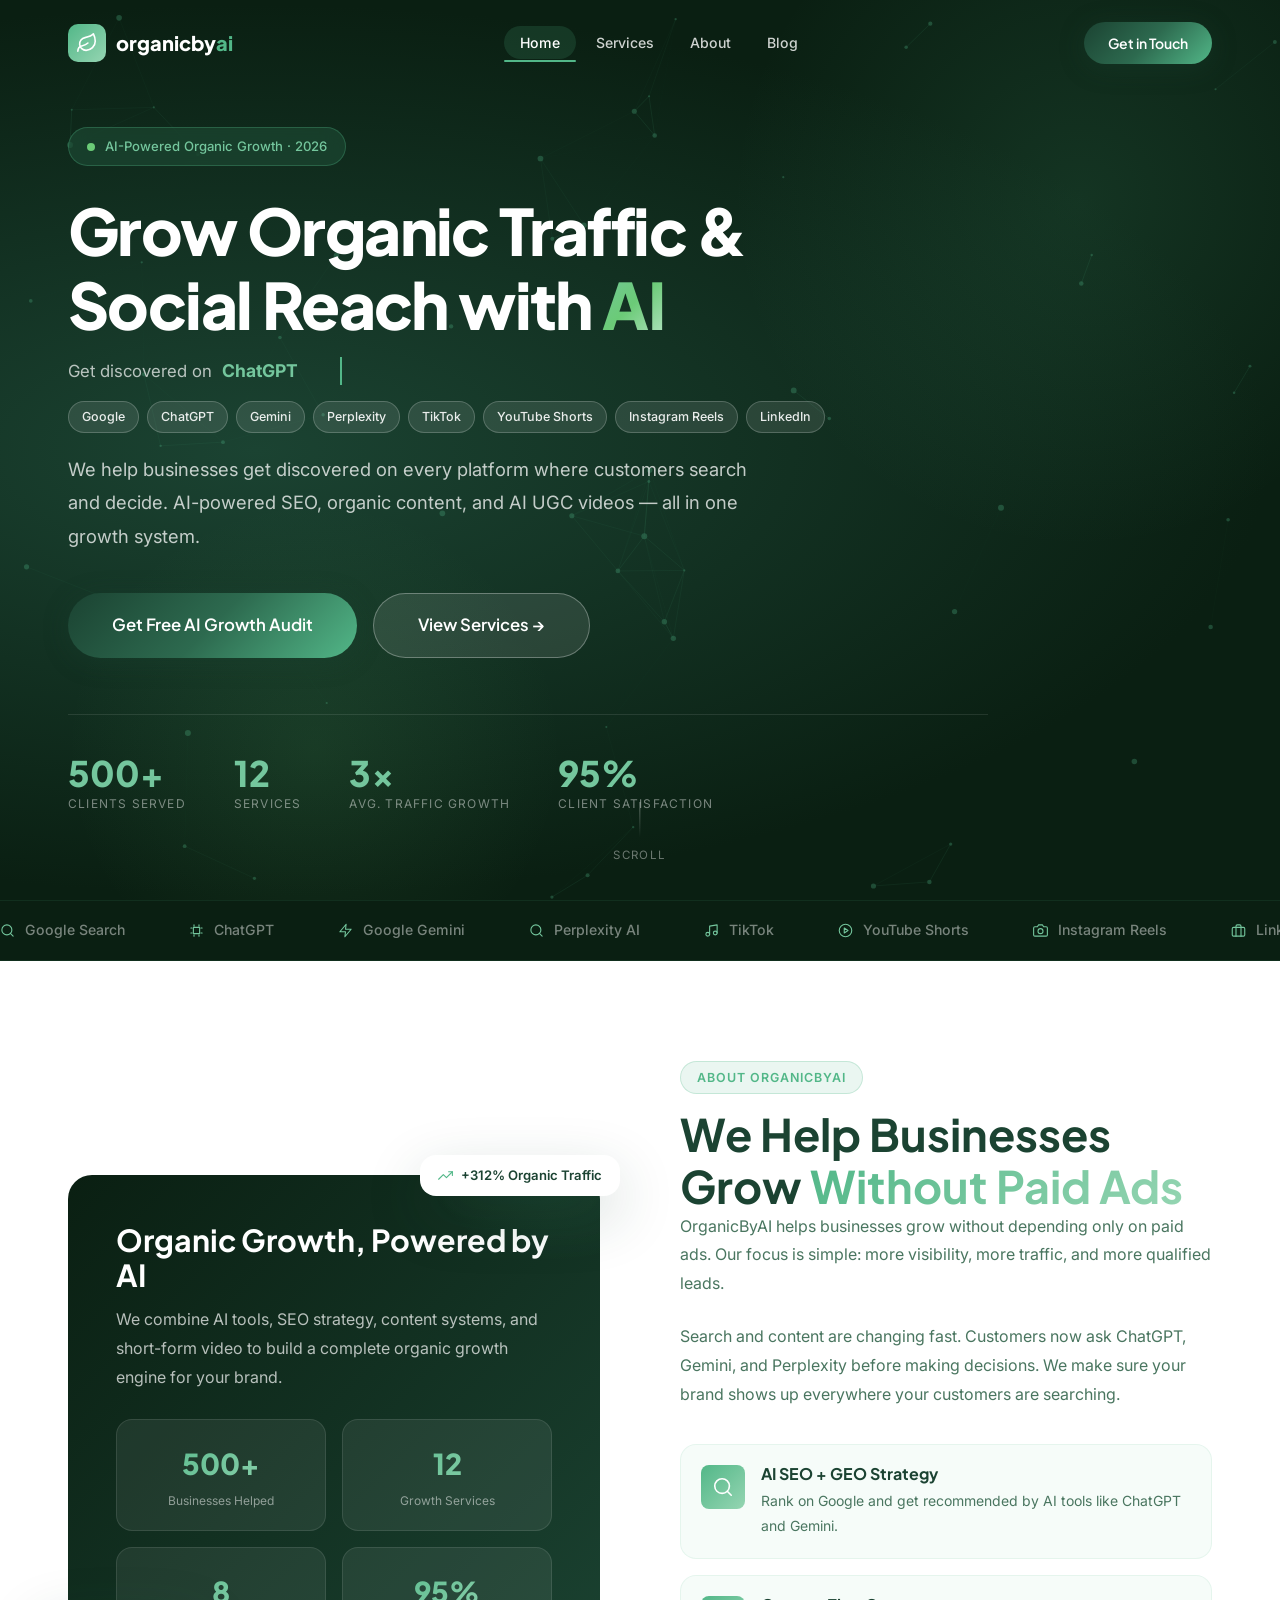
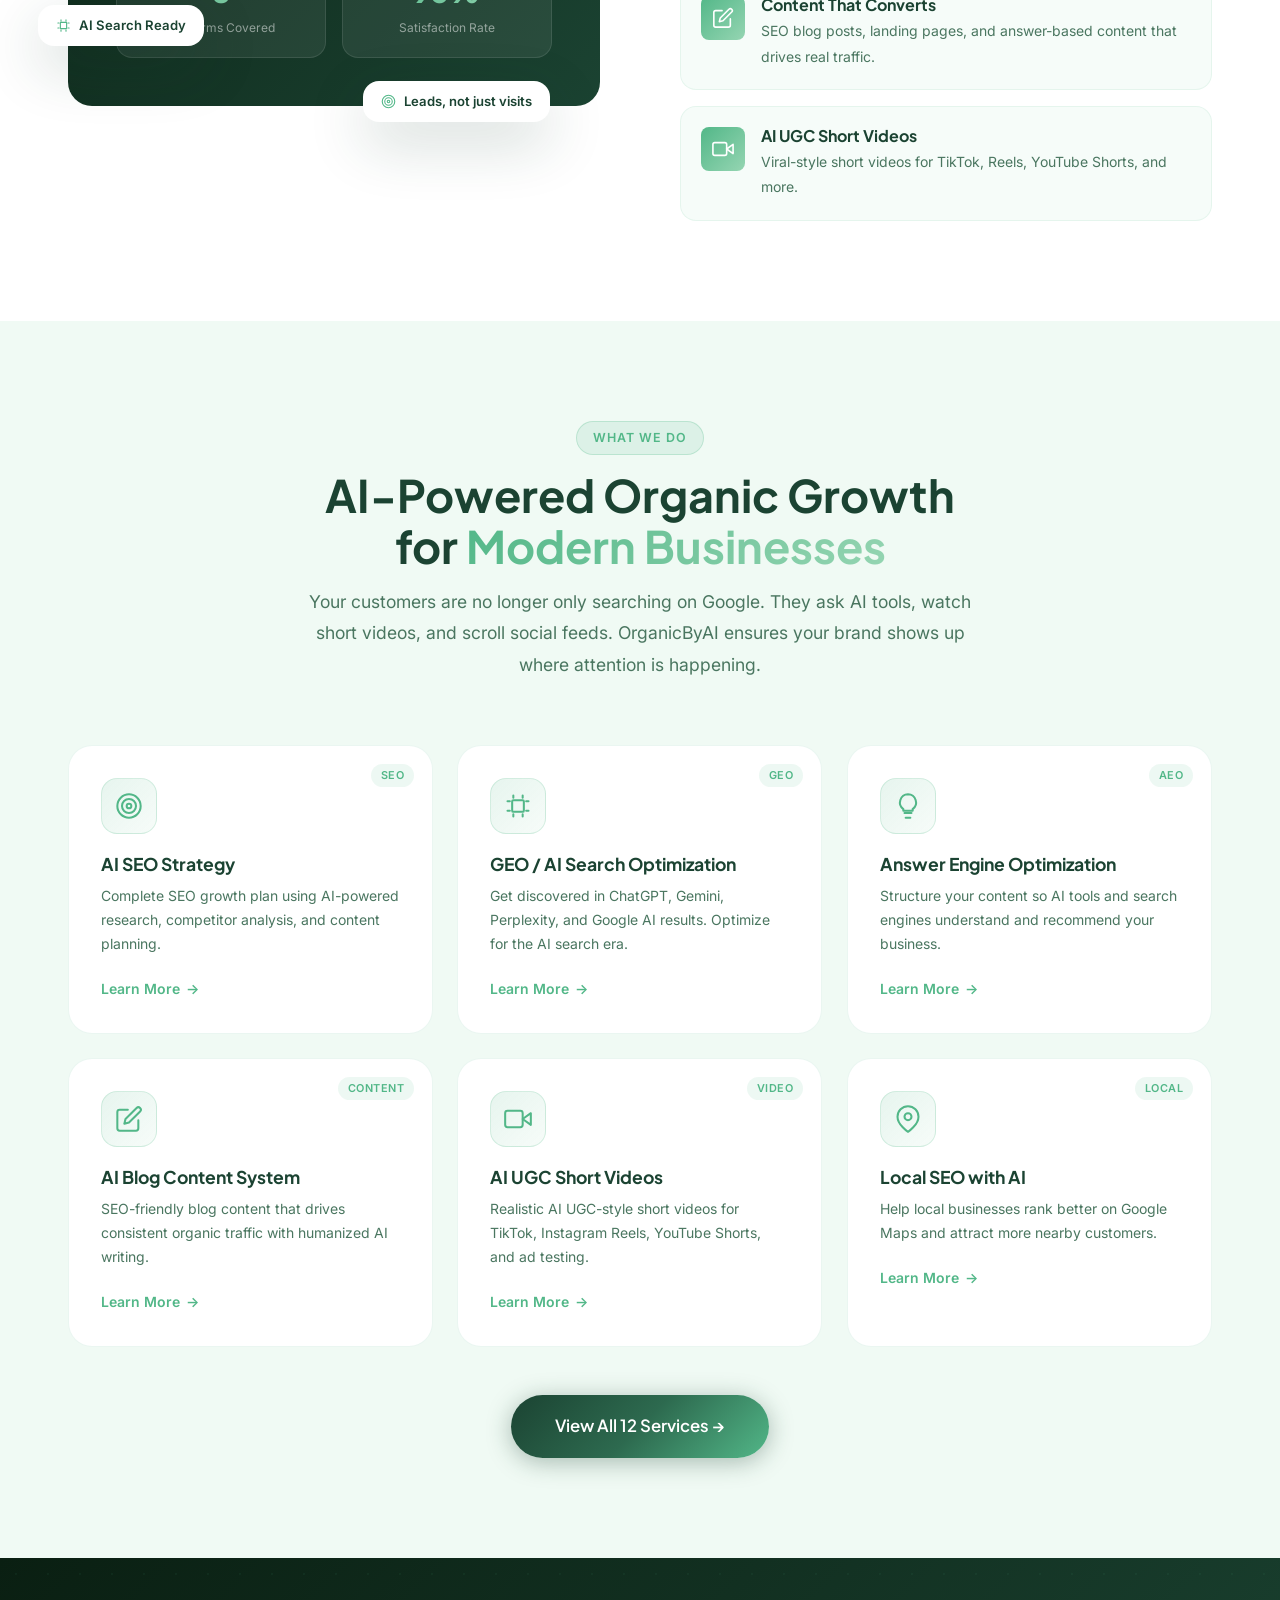
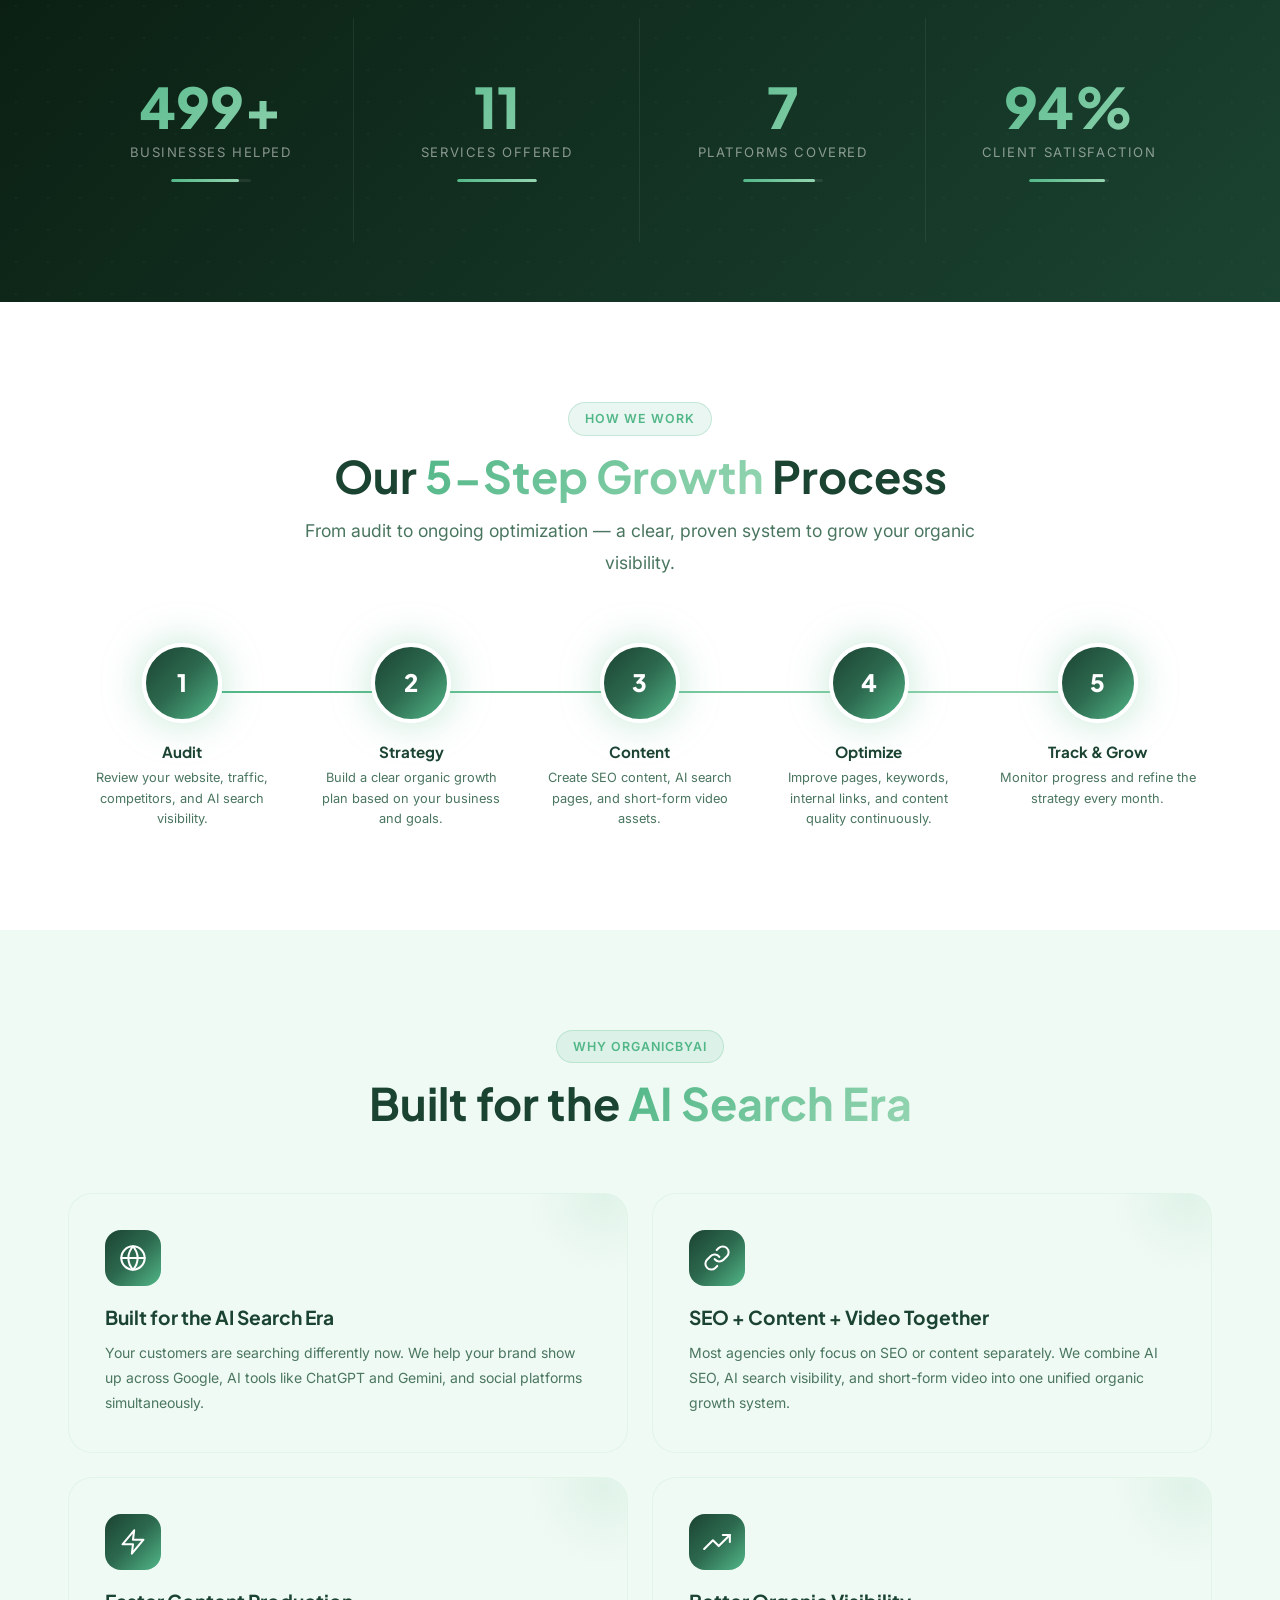
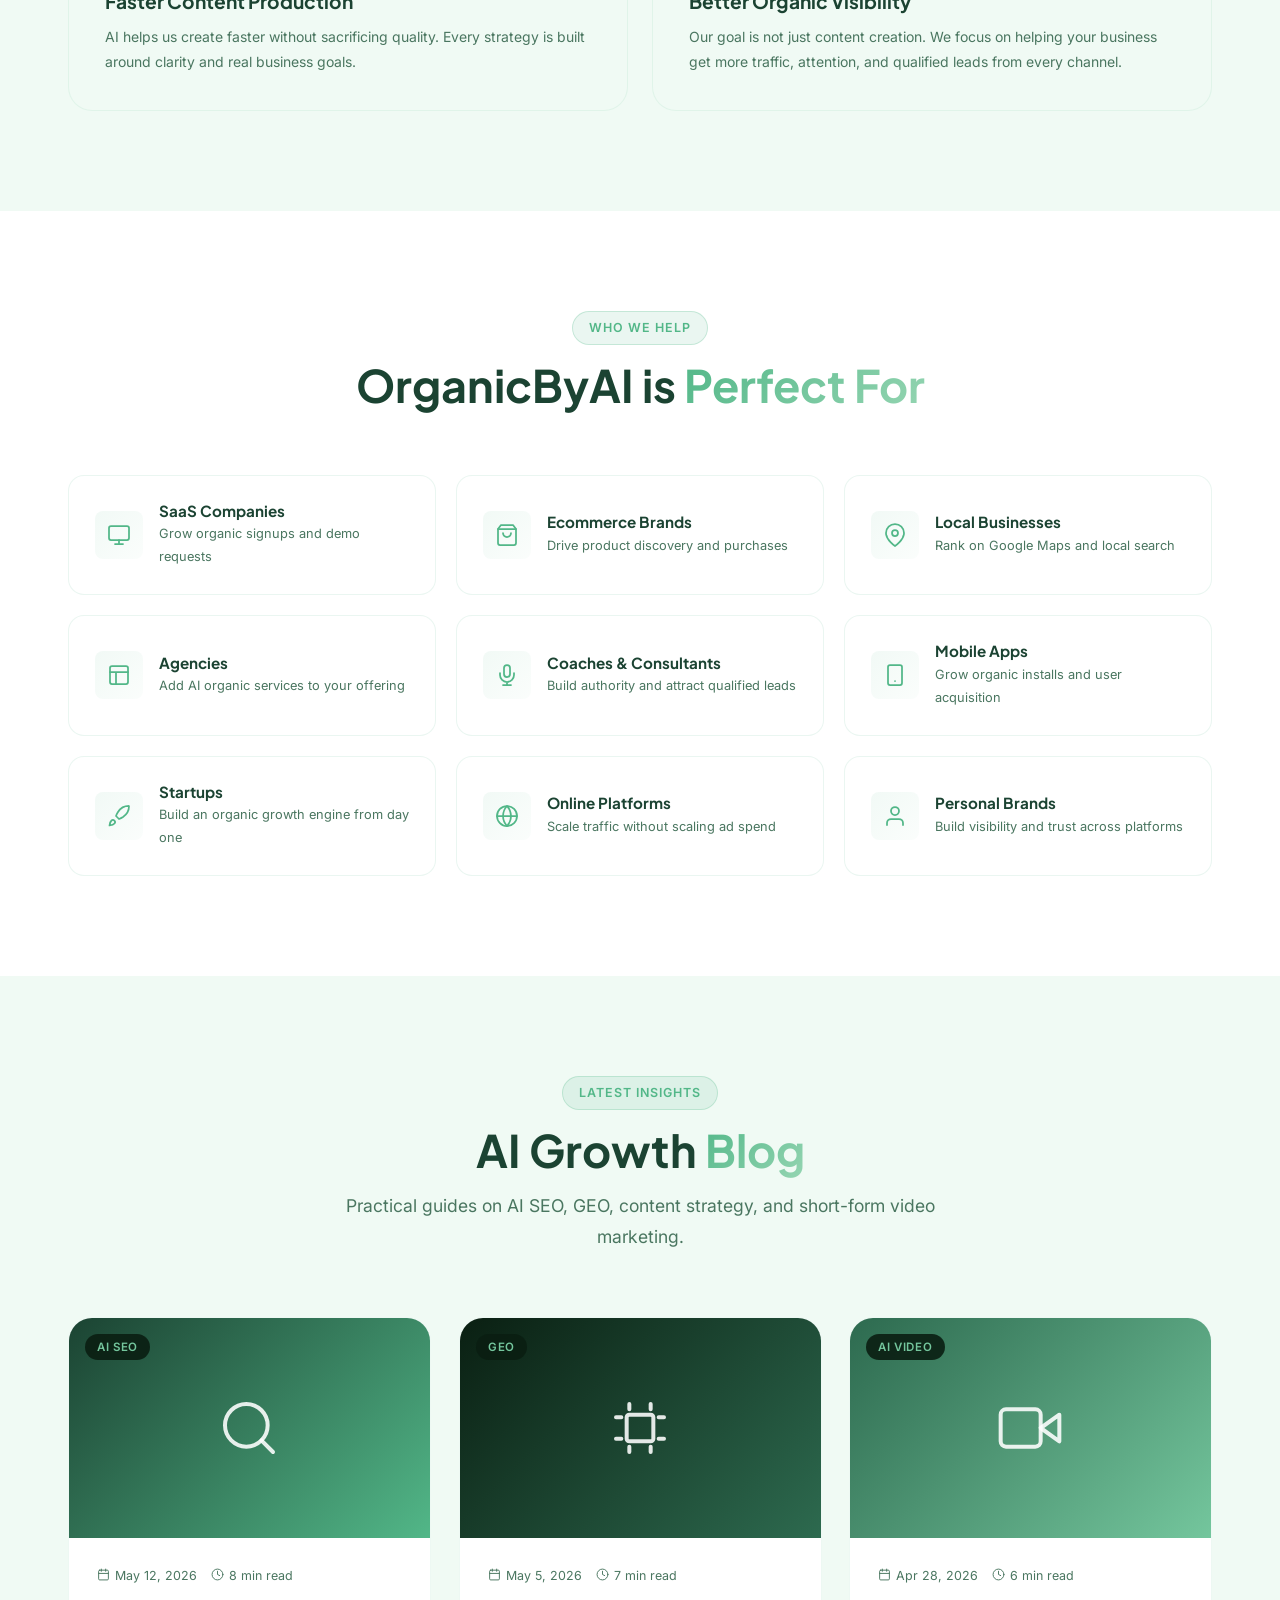
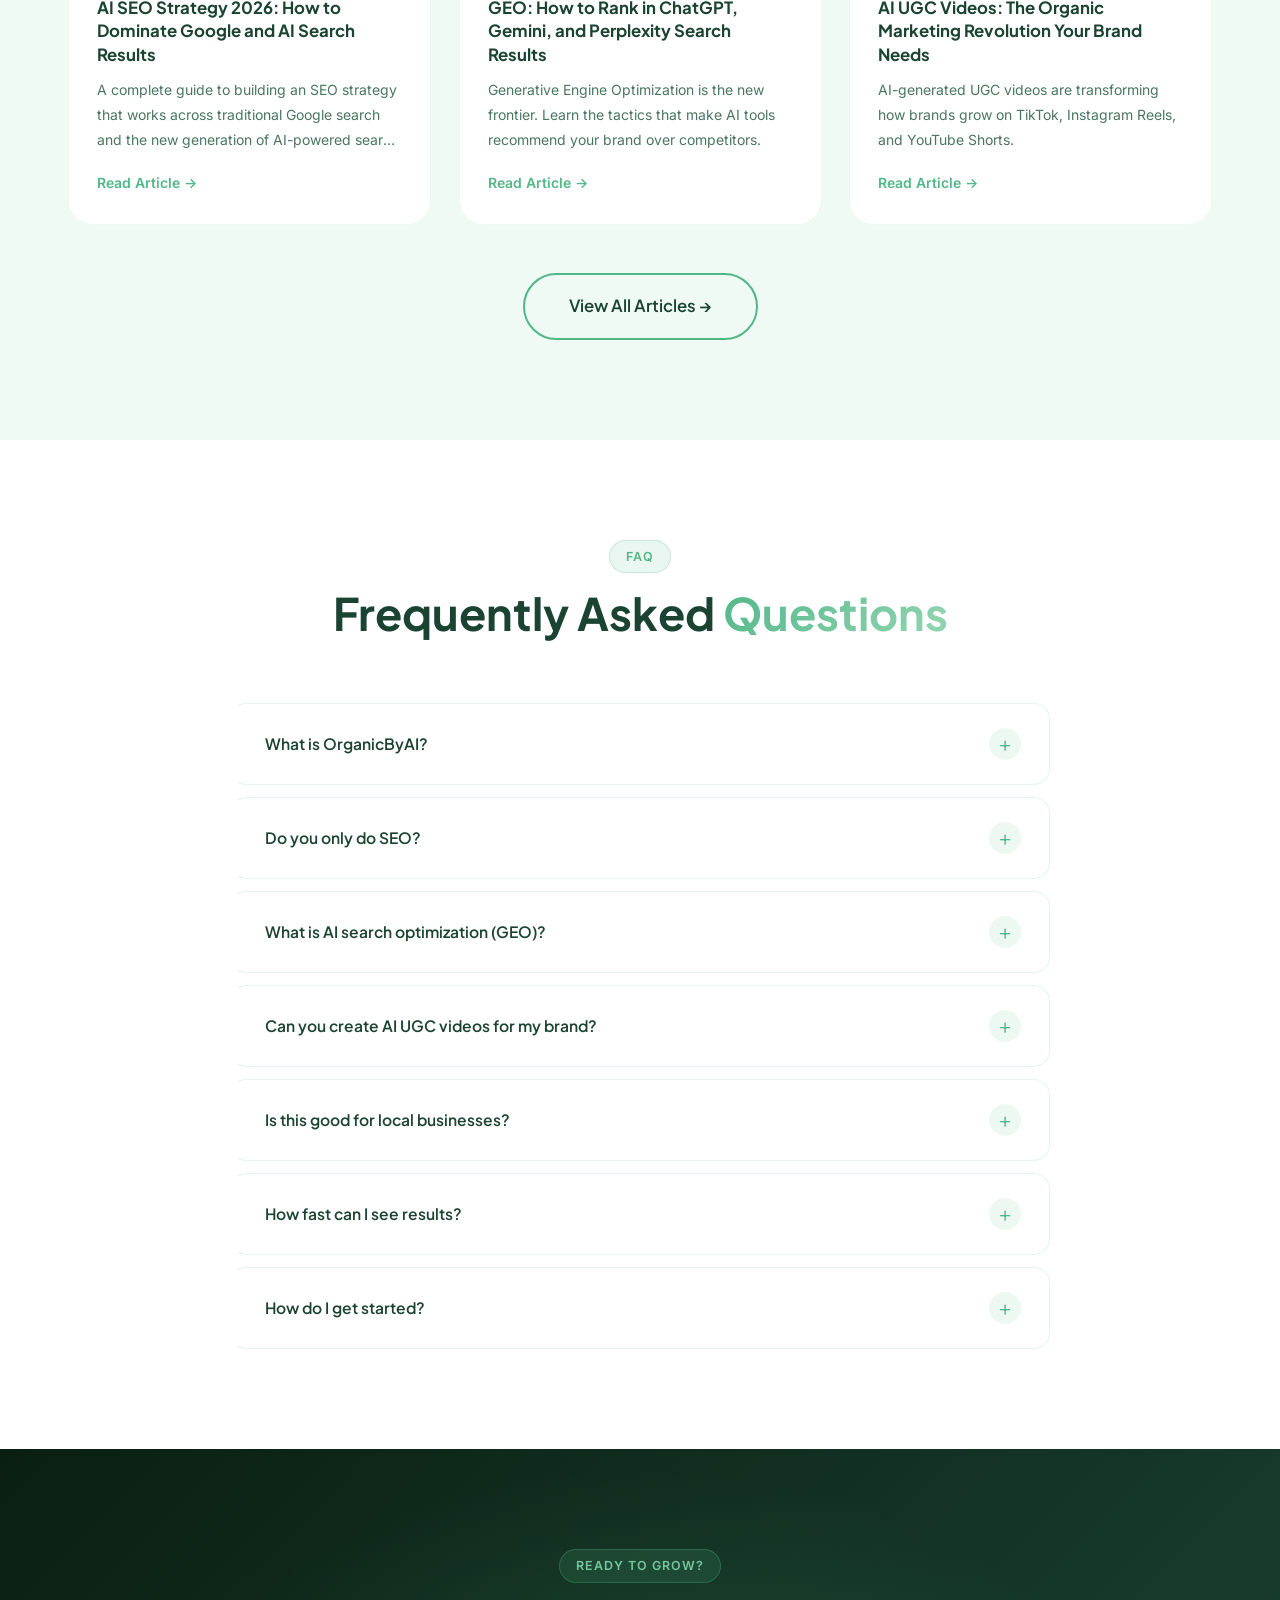
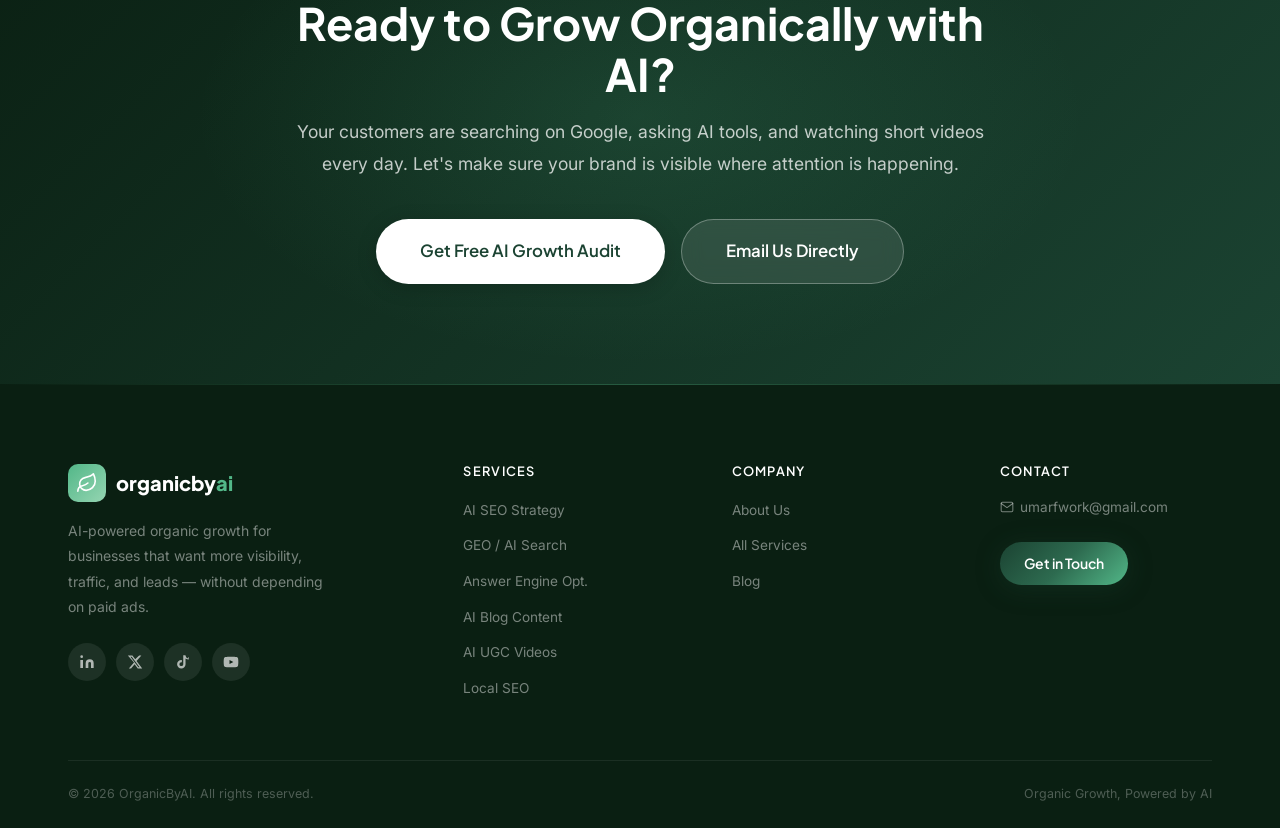
==== commit 96be539d: "Update all year references from 2025 to 2026 sitewide Rename blog/ai-seo-2025.html to blog/ai-seo-20" ====
--- a/index.html
+++ b/index.html
@@ -21,7 +21,7 @@
     <div class="hero-content">
       <div class="hero-badge">
         <span class="hero-badge-dot"></span>
-        AI-Powered Organic Growth · 2025
+        AI-Powered Organic Growth · 2026
       </div>
 
       <h1>Grow Organic Traffic &amp;<br>Social Reach with <span class="hl">AI</span></h1>
@@ -292,10 +292,10 @@
           <span class="blog-cat">AI SEO</span>
         </div>
         <div class="blog-body">
-          <div class="blog-meta"><span><svg viewBox="0 0 24 24" fill="none" stroke="currentColor" stroke-width="1.75" stroke-linecap="round" stroke-linejoin="round"><rect x="3" y="4" width="18" height="18" rx="2"/><line x1="16" y1="2" x2="16" y2="6"/><line x1="8" y1="2" x2="8" y2="6"/><line x1="3" y1="10" x2="21" y2="10"/></svg>May 12, 2025</span><span><svg viewBox="0 0 24 24" fill="none" stroke="currentColor" stroke-width="1.75" stroke-linecap="round" stroke-linejoin="round"><circle cx="12" cy="12" r="10"/><polyline points="12 6 12 12 16 14"/></svg>8 min read</span></div>
-          <h3>AI SEO Strategy 2025: How to Dominate Google and AI Search Results</h3>
+          <div class="blog-meta"><span><svg viewBox="0 0 24 24" fill="none" stroke="currentColor" stroke-width="1.75" stroke-linecap="round" stroke-linejoin="round"><rect x="3" y="4" width="18" height="18" rx="2"/><line x1="16" y1="2" x2="16" y2="6"/><line x1="8" y1="2" x2="8" y2="6"/><line x1="3" y1="10" x2="21" y2="10"/></svg>May 12, 2026</span><span><svg viewBox="0 0 24 24" fill="none" stroke="currentColor" stroke-width="1.75" stroke-linecap="round" stroke-linejoin="round"><circle cx="12" cy="12" r="10"/><polyline points="12 6 12 12 16 14"/></svg>8 min read</span></div>
+          <h3>AI SEO Strategy 2026: How to Dominate Google and AI Search Results</h3>
           <p>A complete guide to building an SEO strategy that works across traditional Google search and the new generation of AI-powered search engines.</p>
-          <a href="blog/ai-seo-2025.html" class="blog-more">Read Article →</a>
+          <a href="blog/ai-seo-2026.html" class="blog-more">Read Article →</a>
         </div>
       </div>
       <div class="blog-card reveal d2">
@@ -304,7 +304,7 @@
           <span class="blog-cat">GEO</span>
         </div>
         <div class="blog-body">
-          <div class="blog-meta"><span><svg viewBox="0 0 24 24" fill="none" stroke="currentColor" stroke-width="1.75" stroke-linecap="round" stroke-linejoin="round"><rect x="3" y="4" width="18" height="18" rx="2"/><line x1="16" y1="2" x2="16" y2="6"/><line x1="8" y1="2" x2="8" y2="6"/><line x1="3" y1="10" x2="21" y2="10"/></svg>May 5, 2025</span><span><svg viewBox="0 0 24 24" fill="none" stroke="currentColor" stroke-width="1.75" stroke-linecap="round" stroke-linejoin="round"><circle cx="12" cy="12" r="10"/><polyline points="12 6 12 12 16 14"/></svg>7 min read</span></div>
+          <div class="blog-meta"><span><svg viewBox="0 0 24 24" fill="none" stroke="currentColor" stroke-width="1.75" stroke-linecap="round" stroke-linejoin="round"><rect x="3" y="4" width="18" height="18" rx="2"/><line x1="16" y1="2" x2="16" y2="6"/><line x1="8" y1="2" x2="8" y2="6"/><line x1="3" y1="10" x2="21" y2="10"/></svg>May 5, 2026</span><span><svg viewBox="0 0 24 24" fill="none" stroke="currentColor" stroke-width="1.75" stroke-linecap="round" stroke-linejoin="round"><circle cx="12" cy="12" r="10"/><polyline points="12 6 12 12 16 14"/></svg>7 min read</span></div>
           <h3>GEO: How to Rank in ChatGPT, Gemini, and Perplexity Search Results</h3>
           <p>Generative Engine Optimization is the new frontier. Learn the tactics that make AI tools recommend your brand over competitors.</p>
           <a href="blog/geo-optimization.html" class="blog-more">Read Article →</a>
@@ -316,7 +316,7 @@
           <span class="blog-cat">AI Video</span>
         </div>
         <div class="blog-body">
-          <div class="blog-meta"><span><svg viewBox="0 0 24 24" fill="none" stroke="currentColor" stroke-width="1.75" stroke-linecap="round" stroke-linejoin="round"><rect x="3" y="4" width="18" height="18" rx="2"/><line x1="16" y1="2" x2="16" y2="6"/><line x1="8" y1="2" x2="8" y2="6"/><line x1="3" y1="10" x2="21" y2="10"/></svg>Apr 28, 2025</span><span><svg viewBox="0 0 24 24" fill="none" stroke="currentColor" stroke-width="1.75" stroke-linecap="round" stroke-linejoin="round"><circle cx="12" cy="12" r="10"/><polyline points="12 6 12 12 16 14"/></svg>6 min read</span></div>
+          <div class="blog-meta"><span><svg viewBox="0 0 24 24" fill="none" stroke="currentColor" stroke-width="1.75" stroke-linecap="round" stroke-linejoin="round"><rect x="3" y="4" width="18" height="18" rx="2"/><line x1="16" y1="2" x2="16" y2="6"/><line x1="8" y1="2" x2="8" y2="6"/><line x1="3" y1="10" x2="21" y2="10"/></svg>Apr 28, 2026</span><span><svg viewBox="0 0 24 24" fill="none" stroke="currentColor" stroke-width="1.75" stroke-linecap="round" stroke-linejoin="round"><circle cx="12" cy="12" r="10"/><polyline points="12 6 12 12 16 14"/></svg>6 min read</span></div>
           <h3>AI UGC Videos: The Organic Marketing Revolution Your Brand Needs</h3>
           <p>AI-generated UGC videos are transforming how brands grow on TikTok, Instagram Reels, and YouTube Shorts.</p>
           <a href="blog/ugc-videos.html" class="blog-more">Read Article →</a>
